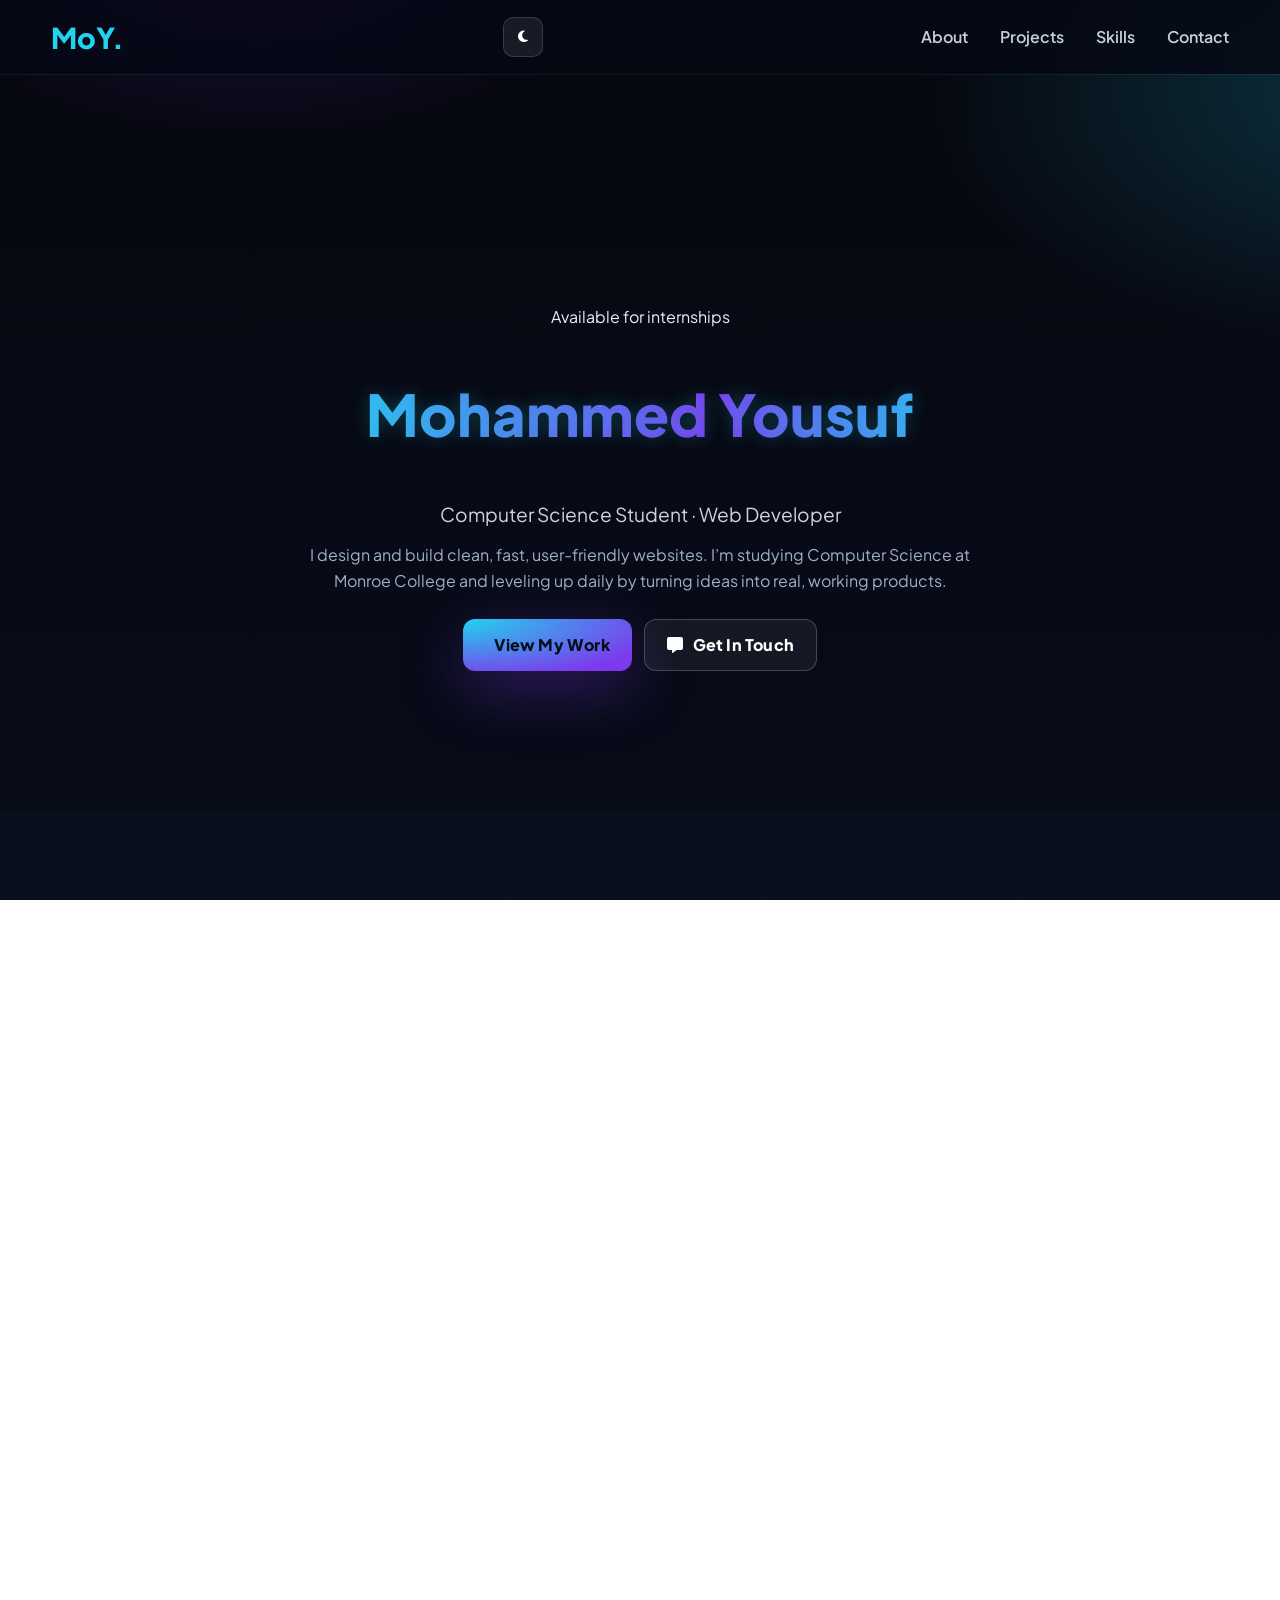
==== Digi portfolio/index.html @ 43d4abce "Add files via upload" ====
<!DOCTYPE html>
<html lang="en" data-theme="dark">
  <head>
    <meta charset="UTF-8" />
    <meta name="viewport" content="width=device-width, initial-scale=1" />
    <meta name="theme-color" content="#0b1020" />
    <title>Mohammed Yousuf – Web Developer</title>

    <!-- Fonts & Icons -->
    <link
      href="https://fonts.googleapis.com/css2?family=Plus+Jakarta+Sans:wght@400;600;700;800&display=swap"
      rel="stylesheet"
    />
    <link
      href="https://cdnjs.cloudflare.com/ajax/libs/font-awesome/6.5.0/css/all.min.css"
      rel="stylesheet"
    />

    <link rel="stylesheet" href="style.css" />
  </head>
  <body>
    <!-- Navbar -->
    <nav class="navbar" aria-label="Main">
      <div class="nav-container">
        <a class="nav-logo" href="#" aria-label="Home">MoY.</a>

        <div class="nav-right">
          <button class="theme-toggle" aria-label="Toggle theme">
            <i class="fa-solid fa-moon"></i>
          </button>

          <button
            class="hamburger"
            aria-label="Toggle navigation"
            aria-expanded="false"
            aria-controls="main-menu"
          >
            <span class="bar"></span><span class="bar"></span
            ><span class="bar"></span>
          </button>
        </div>

        <div id="main-menu" class="nav-menu">
          <a href="#about" class="nav-link">About</a>
          <a href="#projects" class="nav-link">Projects</a>
          <a href="#skills" class="nav-link">Skills</a>
          <a href="#contact" class="nav-link">Contact</a>
        </div>
      </div>
    </nav>

    <!-- Hero -->
    <header class="hero" role="banner">
      <div class="hero-decor"></div>
      <div class="hero-container">
        <p class="eyebrow">Available for internships</p>
        <h1 class="hero-title">Mohammed Yousuf</h1>
        <p class="hero-subtitle">Computer Science Student · Web Developer</p>
        <p class="hero-description">
          I design and build clean, fast, user-friendly websites. I’m studying
          Computer Science at Monroe College and leveling up daily by turning
          ideas into real, working products.
        </p>
        <div class="hero-buttons">
          <a href="#projects" class="btn btn-primary"
            ><i class="fa-solid fa-rocket-launch"></i> View My Work</a
          >
          <a href="#contact" class="btn btn-ghost"
            ><i class="fa-solid fa-message"></i> Get In Touch</a
          >
        </div>
      </div>
    </header>

    <!-- About -->
    <section id="about" class="about">
      <div class="container">
        <h2 class="section-title">About Me</h2>

        <div class="about-content">
          <div class="about-text card">
            <p>
              Hey! I’m Mohammed, a CS student and aspiring web developer who
              loves bringing ideas to life through code and design.
            </p>
            <p>
              At Monroe College, I’m learning programming fundamentals, building
              web pages, and exploring what makes great user experiences. I take
              on small projects where I can try new tools, solve problems, and
              see ideas come to life.
            </p>
            <p>
              I’m excited to keep learning, collaborate with others, and grow
              into a confident developer.
            </p>

            <div class="about-links">
              <a
                href="Mohammed_Yousuf_Resume_.pdf"
                class="btn btn-outline"
                target="_blank"
                download
              >
                <i class="fas fa-file-arrow-down"></i> Download Resume
              </a>
            </div>
          </div>

          <div class="about-image">
            <div class="avatar ring-glow">
              <!-- Use a square image for best crop -->
              <img
                src="my pic.jpg"
                alt="Portrait of Mohammed Yousuf"
                loading="lazy"
              />
            </div>
          </div>
        </div>
      </div>
    </section>

    <!-- Skills -->
    <section id="skills" class="skills">
      <div class="container">
        <h2 class="section-title">Skills &amp; Expertise</h2>

        <div class="skills-grid">
          <div class="skill-category card">
            <h3><i class="fa-solid fa-code"></i> Frontend Development</h3>
            <div class="skill-list">
              <span class="chip">HTML5</span>
              <span class="chip">CSS3</span>
              <span class="chip">JavaScript</span>
            </div>
          </div>

          <div class="skill-category card">
            <h3><i class="fa-solid fa-cubes"></i> Currently Learning</h3>
            <div class="skill-list">
              <span class="chip">React (Basics)</span>
              <span class="chip">Node &amp; Express</span>
              <span class="chip">MySQL</span>
              <span class="chip">Figma</span>
            </div>
          </div>

          <div class="skill-category card">
            <h3><i class="fa-solid fa-wrench"></i> Tools</h3>
            <div class="skill-list">
              <span class="chip">Git</span>
              <span class="chip">VS Code</span>
              <span class="chip">Chrome DevTools</span>
            </div>
          </div>
        </div>
      </div>
    </section>

    <!-- Projects -->
    <section id="projects" class="projects">
      <div class="container">
        <h2 class="section-title">Featured Projects</h2>

        <div class="projects-grid">
          <!-- Card 1 -->
          <article class="project-card card">
            <div class="project-image">
              <!-- Swap for screenshot when ready -->
              <!-- <img src="images/todo-thumb.jpg" alt="To-Do App preview" loading="lazy" /> -->
              <i class="fas fa-laptop-code" aria-hidden="true"></i>
            </div>
            <div class="project-info">
              <h3>Upcoming Project: To-Do List App</h3>
              <p>
                A simple web app to add, edit, and delete tasks, with a
                “completed” filter to stay organized.
              </p>
              <div class="project-tech">
                <span class="chip">HTML</span><span class="chip">CSS</span
                ><span class="chip">JavaScript</span>
              </div>
              <div class="project-links">
                <a href="#"
                  ><i class="fas fa-arrow-up-right-from-square"></i> Live
                  Demo</a
                >
                <a href="#"><i class="fab fa-github"></i> GitHub</a>
              </div>
            </div>
          </article>

          <!-- Card 2 -->
          <article class="project-card card">
            <div class="project-image">
              <i class="fas fa-mobile-alt" aria-hidden="true"></i>
            </div>
            <div class="project-info">
              <h3>Fitness App</h3>
              <p>
                Track workouts, nutrition, and progress with personalized
                recommendations.
              </p>
              <div class="project-tech">
                <span class="chip">React Native</span
                ><span class="chip">Firebase</span
                ><span class="chip">Redux</span>
              </div>
              <div class="project-links">
                <a href="#"
                  ><i class="fas fa-arrow-up-right-from-square"></i> Live
                  Demo</a
                >
                <a href="#"><i class="fab fa-github"></i> GitHub</a>
              </div>
            </div>
          </article>

          <!-- Card 3 -->
          <article class="project-card card">
            <div class="project-image">
              <i class="fas fa-chart-line" aria-hidden="true"></i>
            </div>
            <div class="project-info">
              <h3>Upcoming Project: Analytics Dashboard</h3>
              <p>
                Visualizing data with interactive charts and reports focused on
                clarity and speed.
              </p>
              <div class="project-tech">
                <span class="chip">Vue</span><span class="chip">D3.js</span
                ><span class="chip">Express</span>
              </div>
              <div class="project-links">
                <a href="#"
                  ><i class="fas fa-arrow-up-right-from-square"></i> Live
                  Demo</a
                >
                <a href="#"><i class="fab fa-github"></i> GitHub</a>
              </div>
            </div>
          </article>
        </div>
      </div>
    </section>

    <!-- Contact -->
    <section id="contact" class="contact">
      <div class="container">
        <h2 class="section-title">Get In Touch</h2>

        <div class="contact-content">
          <div class="contact-info card">
            <p>
              Reach out if you’re looking for a developer, have a question, or
              just want to connect.
            </p>

            <div class="contact-details">
              <div class="contact-item">
                <i class="fas fa-envelope"></i
                ><span>yousufcodes7@gmail.com</span>
              </div>
              <div class="contact-item">
                <i class="fas fa-map-marker-alt"></i><span>New York, USA</span>
              </div>
            </div>

            <div class="social-links">
              <a href="#" aria-label="GitHub"><i class="fab fa-github"></i></a>
              <a href="#" aria-label="LinkedIn"
                ><i class="fab fa-linkedin"></i
              ></a>
              <a href="#" aria-label="Twitter"
                ><i class="fab fa-twitter"></i
              ></a>
              <a href="#" aria-label="CodePen"
                ><i class="fab fa-codepen"></i
              ></a>
            </div>
          </div>

          <!-- Working email form (Formspree) -->
          <form
            class="contact-form card"
            action="https://formspree.io/f/mjkenbaz"
            method="POST"
            id="contactForm"
          >
            <div class="form-group">
              <label for="name">Name</label>
              <input id="name" name="name" type="text" required />
            </div>

            <div class="form-group">
              <label for="email">Email</label>
              <input id="email" name="email" type="email" required />
            </div>

            <div class="form-group">
              <label for="message">Message</label>
              <textarea
                id="message"
                name="message"
                rows="5"
                required
              ></textarea>
            </div>

            <input type="text" name="_gotcha" style="display: none" />
            <input
              type="hidden"
              name="_subject"
              value="New message from portfolio"
            />

            <button type="submit" class="btn btn-primary">Send Message</button>
            <p id="formStatus" class="form-status" aria-live="polite"></p>
          </form>
        </div>
      </div>
    </section>

    <!-- Footer -->
    <footer class="footer">
      <div class="container">
        <p>
          &copy; <span id="year"></span> Mohammed Yousuf. All rights reserved.
        </p>
      </div>
    </footer>

    <script>
      // Current year
      document.getElementById("year").textContent = new Date().getFullYear();

      // Theme toggle (persists)
      const toggle = document.querySelector(".theme-toggle");
      const root = document.documentElement;
      const saved = localStorage.getItem("theme");
      if (saved) root.setAttribute("data-theme", saved);

      const setIcon = () => {
        const mode = root.getAttribute("data-theme") || "dark";
        toggle.innerHTML =
          mode === "light"
            ? '<i class="fa-solid fa-sun"></i>'
            : '<i class="fa-solid fa-moon"></i>';
      };
      setIcon();

      toggle.addEventListener("click", () => {
        const next =
          root.getAttribute("data-theme") === "light" ? "dark" : "light";
        root.setAttribute("data-theme", next);
        localStorage.setItem("theme", next);
        setIcon();
      });

      // Mobile menu
      const hamburger = document.querySelector(".hamburger");
      const navMenu = document.querySelector(".nav-menu");
      hamburger.addEventListener("click", () => {
        const open = hamburger.classList.toggle("active");
        navMenu.classList.toggle("active");
        hamburger.setAttribute("aria-expanded", open ? "true" : "false");
      });
      document.querySelectorAll(".nav-link").forEach((link) =>
        link.addEventListener("click", () => {
          hamburger.classList.remove("active");
          navMenu.classList.remove("active");
          hamburger.setAttribute("aria-expanded", "false");
        })
      );

      // Smooth scrolling
      document.querySelectorAll('a[href^="#"]').forEach((a) => {
        a.addEventListener("click", (e) => {
          const id = a.getAttribute("href");
          if (id.length > 1) {
            e.preventDefault();
            document.querySelector(id)?.scrollIntoView({ behavior: "smooth" });
          }
        });
      });

      // Formspree submit (inline success/error)
      const form = document.getElementById("contactForm");
      const statusEl = document.getElementById("formStatus");
      form.addEventListener("submit", async (e) => {
        e.preventDefault();
        statusEl.textContent = "Sending...";
        try {
          const res = await fetch(form.action, {
            method: "POST",
            body: new FormData(form),
            headers: { Accept: "application/json" },
          });
          if (res.ok) {
            form.reset();
            statusEl.textContent = "Thanks! Your message was sent.";
          } else {
            const data = await res.json();
            statusEl.textContent =
              (data.errors || []).map((x) => x.message).join(" ") ||
              "Something went wrong.";
          }
        } catch {
          statusEl.textContent = "Network error. Try again.";
        }
      });
    </script>
  </body>
</html>
---- Digi portfolio/style.css ----
/* =========================
   Design tokens (Midnight Neon)
   ========================= */
:root {
  --bg:#05060d;
  --bg-soft:#0a0f1e;
  --text:#e8f1ff;
  --muted:#9fb0c7;

  --brand:#22d3ee;
  --brand-2:#7c3aed;
  --brand-3:#06b6d4;

  --card-bg:rgba(255,255,255,.04);
  --card-border:rgba(255,255,255,.10);

  --radius-lg:16px;
  --radius-md:12px;

  --shadow-lg:0 24px 80px rgba(0,0,0,.45);
  --shadow-sm:0 12px 40px rgba(0,0,0,.25);

  --outline:0 0 0 3px rgba(34,211,238,.4);
}

:root[data-theme="light"] {
  --bg:#ffffff;
  --bg-soft:#f7f9fc;
  --text:#0f172a;
  --muted:#475569;
  --card-bg:#ffffff;
  --card-border:rgba(15,23,42,.08);
}

/* =========================
   Base
   ========================= */
* { box-sizing: border-box; }
html, body { height: 100%; overflow-x: hidden; }
:target { scroll-margin-top: 84px; }

body {
  margin: 0;
  font-family: 'Plus Jakarta Sans', system-ui, -apple-system, Segoe UI, Roboto, Arial, sans-serif;
  line-height: 1.6;
  color: var(--text);
  background: linear-gradient(180deg, var(--bg) 0%, var(--bg-soft) 100%);
}

img { max-width: 100%; height: auto; display: block; }
.container { width: 92%; max-width: 1200px; margin: 0 auto; }
section { padding: 90px 0; }

.section-title {
  font-size: clamp(1.8rem, 1.2rem + 2.2vw, 2.6rem);
  text-align: center;
  margin-bottom: 2.2rem;
  color: var(--text);
  position: relative;
}
.section-title::after {
  content: "";
  position: absolute;
  bottom: -10px; left: 50%; transform: translateX(-50%);
  width: 80px; height: 4px;
  background: linear-gradient(90deg, var(--brand), var(--brand-2), var(--brand-3));
  box-shadow: 0 0 16px rgba(124,58,237,.35);
  border-radius: 2px;
}

/* =========================
   Navbar
   ========================= */
.navbar {
  position: fixed; top: 0; left: 0; right: 0; z-index: 1000;
  background: rgba(5,8,20,.8);
  backdrop-filter: blur(12px);
  box-shadow: 0 1px 0 rgba(255,255,255,.06);
}
.nav-container {
  display: flex; align-items: center; justify-content: space-between;
  width: 92%; max-width: 1200px; margin: 0 auto; padding: 14px 0;
}
.nav-logo { font-size: 1.8rem; font-weight: 800; color: var(--brand); text-decoration: none; }
.nav-menu { display: flex; gap: 2rem; }
.nav-link { color: var(--text); opacity: .85; text-decoration: none; font-weight: 600; transition: color .2s ease; }
.nav-link:hover { opacity: 1; color: var(--brand); }

.hamburger { display: none; background: none; border: 0; cursor: pointer; }
.hamburger .bar { display: block; width: 25px; height: 3px; background: var(--text); margin: 4px 0; transition: .25s; }
.hamburger.active .bar:nth-child(1){ transform: translateY(7px) rotate(45deg); }
.hamburger.active .bar:nth-child(2){ opacity: 0; }
.hamburger.active .bar:nth-child(3){ transform: translateY(-7px) rotate(-45deg); }

.theme-toggle{
  display:inline-grid; place-items:center;
  width:40px; height:40px;
  border-radius: 10px;
  background: rgba(255,255,255,.08);
  color:#fff; border: 1px solid rgba(255,255,255,.14);
  cursor:pointer;
  transition: transform .15s ease, background .2s ease;
}
.theme-toggle:hover{ transform: translateY(-2px); background: rgba(255,255,255,.14); }

/* =========================
   Hero
   ========================= */
.hero {
  position: relative;
  min-height: 90vh;
  display: grid;
  place-items: center;
  text-align: center;
  padding: 140px 0 90px;
  background-image:
    radial-gradient(900px 500px at 20% -10%, rgba(124,58,237,.25), transparent 45%),
    radial-gradient(900px 500px at 110% 10%, rgba(34,211,238,.22), transparent 55%),
    linear-gradient(180deg, rgba(6,8,20,.0) 0%, rgba(6,8,20,.3) 70%, rgba(6,8,20,.6) 100%),
    url("images/background-portfolio.jpg");
  background-size: cover, cover, cover;
  background-position: center 20%, center 20%;
  background-repeat: no-repeat;
  isolation: isolate;
}
.hero-title {
  font-size: clamp(2.2rem, 1.6rem + 3.2vw, 3.6rem);
  font-weight: 800;
  background: linear-gradient(90deg, var(--brand) 0%, var(--brand-2) 60%, var(--brand) 100%);
  -webkit-background-clip: text; background-clip: text; color: transparent;
  text-shadow: 0 0 18px rgba(34,211,238,.25);
}
.hero-subtitle { color: #cbd5e1; font-size: 1.2rem; margin-bottom: .8rem; }
.hero-description { color: var(--muted); max-width: 700px; margin: 0 auto 1.6rem; }

.hero-buttons { display: flex; flex-wrap: wrap; gap: 12px; justify-content: center; }

.btn {
  display: inline-flex; align-items: center; gap: .6rem;
  padding: 12px 22px; border-radius: 12px; font-weight: 800; letter-spacing: .2px;
  text-decoration: none; cursor: pointer;
  transition: transform .15s ease, box-shadow .2s ease, background .2s ease;
}
.btn-primary {
  background: radial-gradient(120% 120% at 0% 0%, var(--brand) 0%, var(--brand-2) 100%);
  color:#021019; text-shadow:none; box-shadow: 0 18px 60px rgba(124,58,237,.35);
}
.btn-primary:hover { transform: translateY(-3px) scale(1.01); }
.btn-ghost {
  background: rgba(255,255,255,.06);
  border: 1px solid rgba(255,255,255,.2);
  color: #fff;
}
.btn-ghost:hover { background: rgba(255,255,255,.14); transform: translateY(-3px); }

/* =========================
   About
   ========================= */
.about-content { display: grid; grid-template-columns: 1.2fr .8fr; gap: 2.6rem; align-items: center; }
.card {
  background: var(--card-bg);
  border: 1px solid var(--card-border);
  border-radius: var(--radius-lg);
  box-shadow: var(--shadow-sm);
  padding: 1.6rem;
  transition: transform .2s ease, box-shadow .2s ease;
}
.card:hover { transform: translateY(-4px); }

.about-text p { margin-bottom: 1.1rem; color: var(--muted); font-size: 1.05rem; }
.about-links { margin-top: 1rem; }

.about-image { display: flex; justify-content: center; }
.avatar {
  width: 220px; height: 220px; border-radius: 50%; overflow: hidden;
  box-shadow: 0 14px 40px rgba(110,168,255,.28);
  transition: transform .25s ease;
}
.avatar:hover { transform: translateY(-3px); }
.avatar img { width: 100%; height: 100%; object-fit: cover; }

/* =========================
   Skills
   ========================= */
.skills-grid { display: grid; grid-template-columns: repeat(auto-fit, minmax(260px, 1fr)); gap: 1.6rem; }
.skill-category h3 { margin: 0 0 1rem; color: var(--text); }
.skill-list { display: flex; flex-wrap: wrap; gap: .6rem; }
.chip {
  background: rgba(255,255,255,.08);
  color: #fff;
  border: 1px solid rgba(255,255,255,.14);
  padding: .45rem .75rem;
  border-radius: 999px;
  font-weight: 700;
  font-size: .9rem;
}

/* =========================
   Projects
   ========================= */
.projects-grid { display: grid; grid-template-columns: repeat(auto-fit, minmax(300px, 1fr)); gap: 1.6rem; }
.project-image {
  aspect-ratio: 16/9; width: 100%;
  background: linear-gradient(135deg, rgba(34,211,238,.28), rgba(124,58,237,.28));
  display: grid; place-items: center; color: #fff; font-size: 3rem;
  border-bottom: 1px solid rgba(255,255,255,.08);
}
.project-image img { width: 100%; height: 100%; object-fit: cover; transition: transform .6s ease; }
.project-card:hover .project-image img { transform: scale(1.05); }

.project-info { padding: 1.2rem 1.4rem 1.6rem; }
.project-info h3 { margin: 0 0 .5rem; color: var(--text); }
.project-info p { margin: 0 0 1rem; color: var(--muted); }
.project-tech { display: flex; flex-wrap: wrap; gap: .5rem; margin-bottom: 1rem; }
.project-links { display: flex; gap: 1rem; }
.project-links a { color: var(--brand-3); font-weight: 800; text-decoration: none; }
.project-links a:hover { text-decoration: underline; }

/* =========================
   Contact
   ========================= */
.contact-content { display: grid; grid-template-columns: 1fr 1fr; gap: 1.6rem; }
.contact-info p { color: var(--muted); margin-bottom: 1.2rem; font-size: 1.05rem; }
.contact-item { display: flex; gap: .8rem; align-items: center; margin: .5rem 0; }
.contact-item i { color: var(--brand); width: 20px; text-align: center; }

.social-links { display: flex; gap: .8rem; }
.social-links a {
  width: 42px; height: 42px; display: grid; place-items: center;
  background: rgba(255,255,255,.08); color:#fff;
  border: 1px solid rgba(255,255,255,.14);
  border-radius: 12px; transition: transform .15s ease, background .2s ease;
}
.social-links a:hover { background: linear-gradient(90deg,var(--brand),var(--brand-2)); transform: translateY(-2px); }

.contact-form .form-group { margin-bottom: 1.1rem; }
.form-group label { display: block; margin-bottom: .45rem; color: var(--text); font-weight: 700; }
.form-group input, .form-group textarea {
  width: 100%; padding: .9rem .95rem;
  border: 1px solid rgba(255,255,255,.14);
  border-radius: 12px;
  color: var(--text); background: rgba(255,255,255,.06);
}
.form-group input:focus, .form-group textarea:focus {
  outline: none; box-shadow: var(--outline); border-color: transparent;
}
.form-status { margin-top: 10px; min-height: 1.2em; color: var(--brand); }

/* =========================
   Footer
   ========================= */
.footer { text-align: center; padding: 28px 0; color: #a5b2c8; border-top: 1px solid rgba(255,255,255,.08); }

/* =========================
   Responsive
   ========================= */
@media (max-width: 900px) {
  .about-content { grid-template-columns: 1fr; gap: 1.6rem; }
  .avatar { width: 180px; height: 180px; }
}
@media (max-width: 768px) {
  section { padding: 70px 0; }
  .hamburger { display: inline-block; }
  .nav-menu {
    position: fixed; top: 64px; left: -100%; right: 0;
    background: var(--bg-soft);
    display: flex; flex-direction: column; gap: 14px;
    padding: 16px 20px; box-shadow: 0 14px 28px rgba(0,0,0,.45);
    transition: left .25s ease;
  }
  .nav-menu.active { left: 0; }
  .hero { min-height: 78vh; padding: 120px 16px 60px; background-position: center 18%, center 18%; }
  .btn { width: 100%; }
  .skills-grid, .projects-grid, .contact-content { grid-template-columns: 1fr; }
  .avatar { width: 160px; height: 160px; }
}
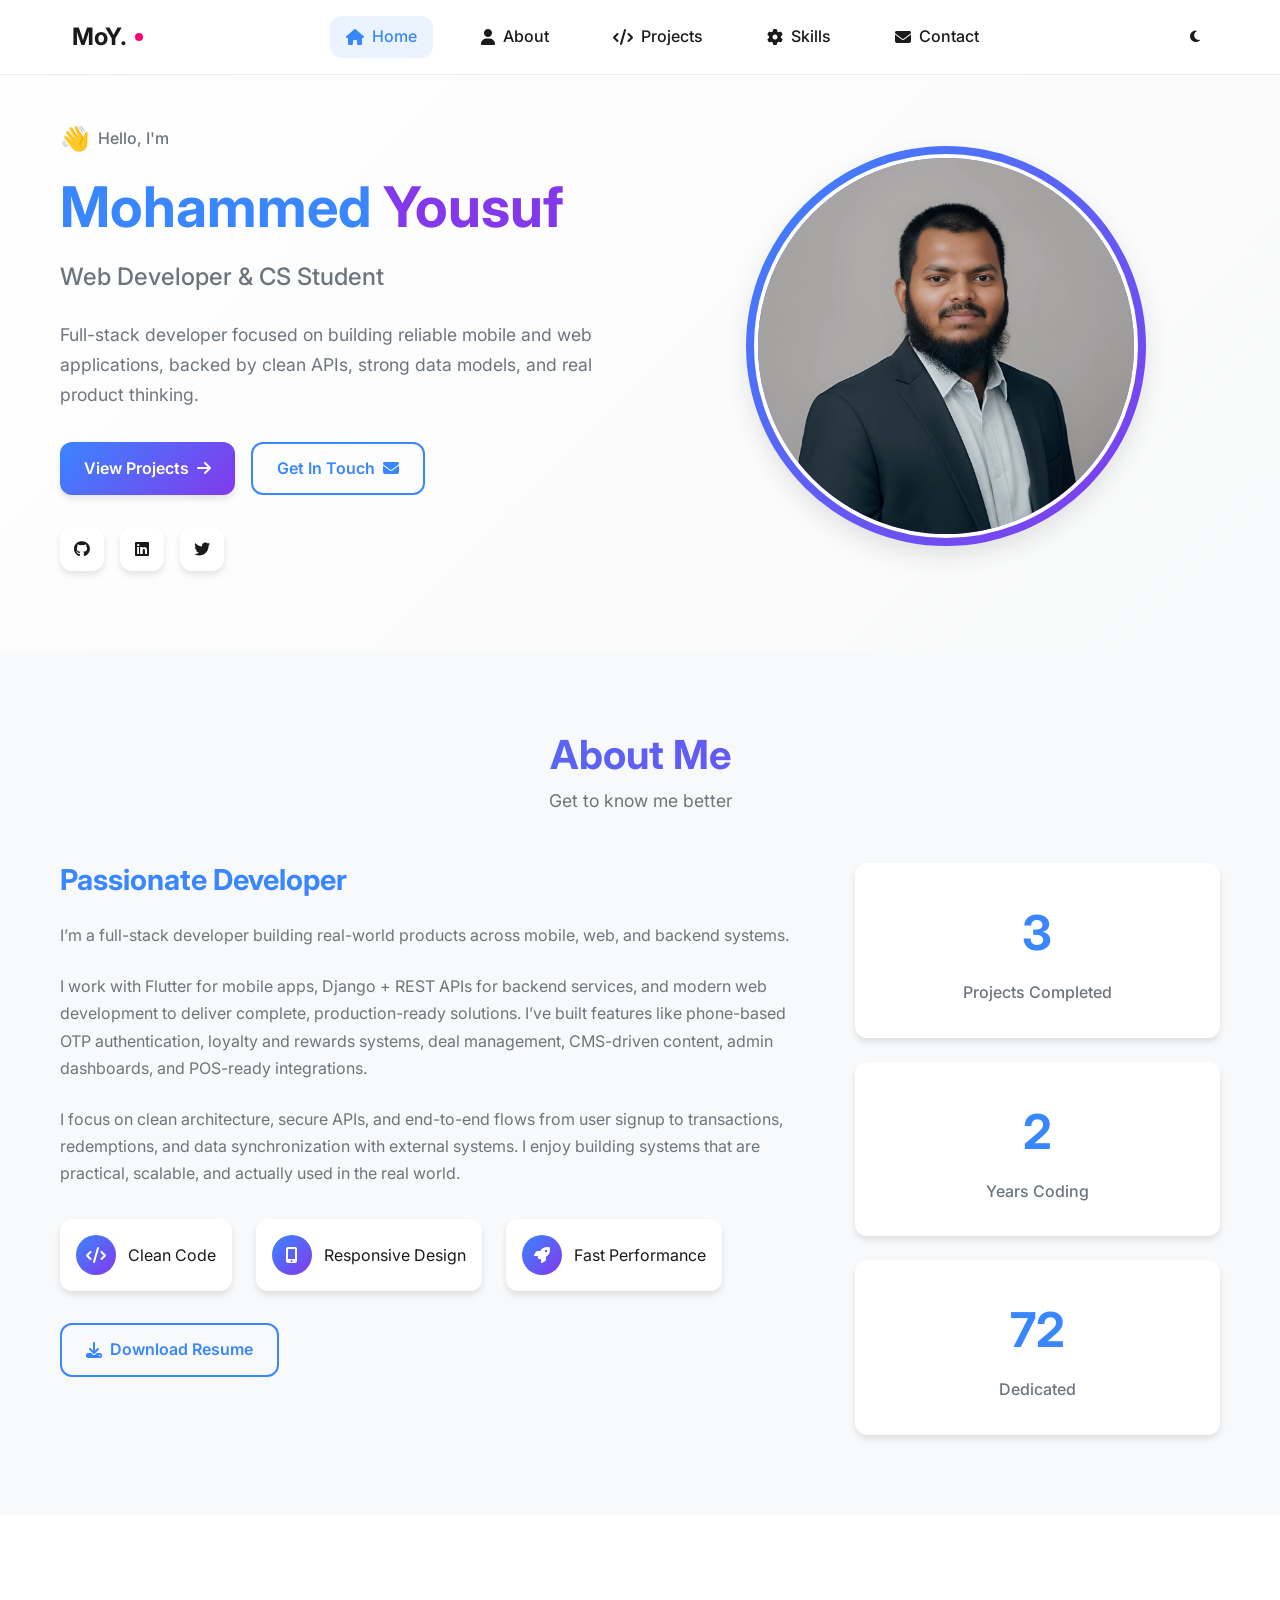
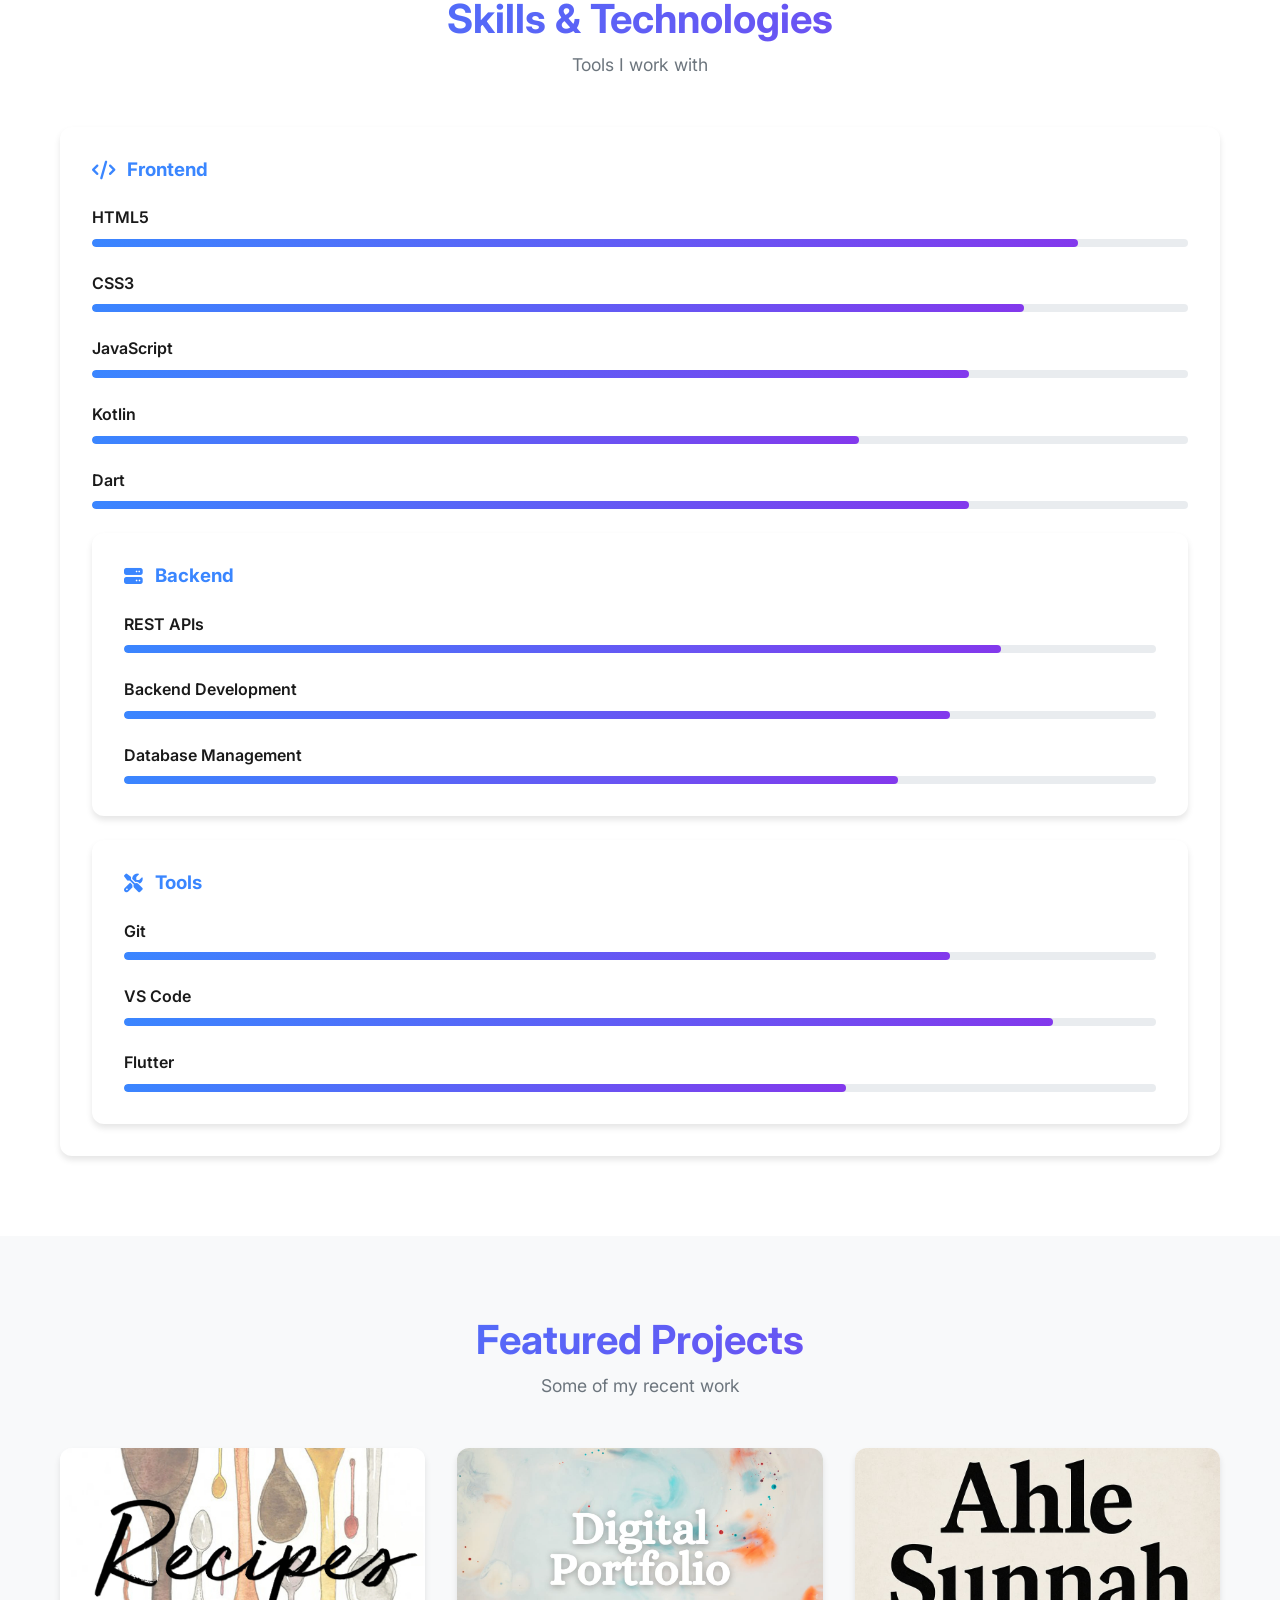
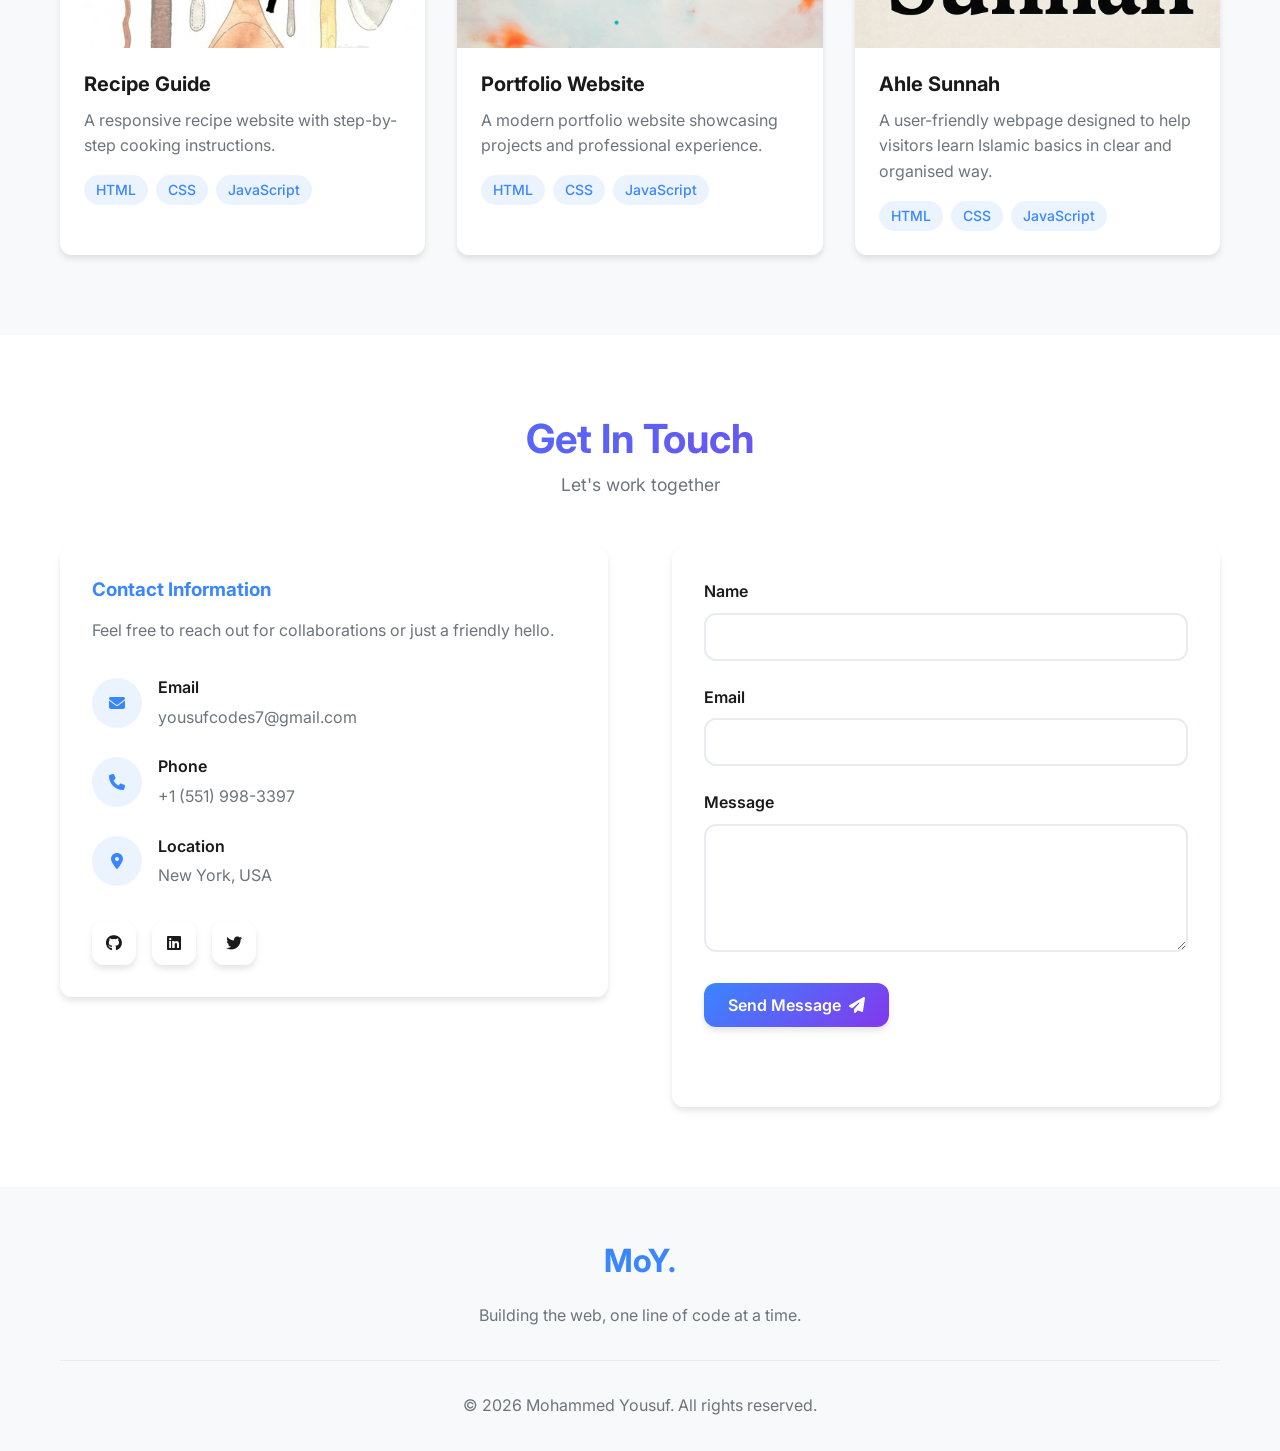
==== commit a060b310: "Add files via upload" ====
--- a/Digi portfolio/index.html
+++ b/Digi portfolio/index.html
@@ -1,322 +1,578 @@
 <!DOCTYPE html>
-<html lang="en" data-theme="dark">
+<html lang="en">
   <head>
     <meta charset="UTF-8" />
-    <meta name="viewport" content="width=device-width, initial-scale=1" />
-    <meta name="theme-color" content="#0b1020" />
-    <title>Mohammed Yousuf – Web Developer</title>
-
-    <!-- Fonts & Icons -->
+    <meta name="viewport" content="width=device-width, initial-scale=1.0" />
+    <title>Yousuf Mohammed - Web Developer</title>
     <link
-      href="https://fonts.googleapis.com/css2?family=Plus+Jakarta+Sans:wght@400;600;700;800&display=swap"
+      href="https://fonts.googleapis.com/css2?family=Inter:wght@300;400;500;600;700&display=swap"
       rel="stylesheet"
     />
     <link
       href="https://cdnjs.cloudflare.com/ajax/libs/font-awesome/6.5.0/css/all.min.css"
       rel="stylesheet"
     />
-
     <link rel="stylesheet" href="style.css" />
   </head>
   <body>
-    <!-- Navbar -->
-    <nav class="navbar" aria-label="Main">
+    <!-- Navigation -->
+    <nav class="navbar">
       <div class="nav-container">
-        <a class="nav-logo" href="#" aria-label="Home">MoY.</a>
-
-        <div class="nav-right">
-          <button class="theme-toggle" aria-label="Toggle theme">
-            <i class="fa-solid fa-moon"></i>
+        <div class="nav-logo">
+          <span class="logo-text">MoY.</span>
+          <div class="logo-dot"></div>
+        </div>
+        <div class="nav-menu">
+          <a href="#home" class="nav-link">
+            <i class="fas fa-home"></i>
+            <span class="nav-text">Home</span>
+          </a>
+          <a href="#about" class="nav-link">
+            <i class="fas fa-user"></i>
+            <span class="nav-text">About</span>
+          </a>
+          <a href="#projects" class="nav-link">
+            <i class="fas fa-code"></i>
+            <span class="nav-text">Projects</span>
+          </a>
+          <a href="#skills" class="nav-link">
+            <i class="fas fa-cog"></i>
+            <span class="nav-text">Skills</span>
+          </a>
+          <a href="#contact" class="nav-link">
+            <i class="fas fa-envelope"></i>
+            <span class="nav-text">Contact</span>
+          </a>
+        </div>
+        <div class="nav-actions">
+          <button class="theme-toggle" id="themeToggle">
+            <i class="fas fa-moon"></i>
           </button>
-
-          <button
-            class="hamburger"
-            aria-label="Toggle navigation"
-            aria-expanded="false"
-            aria-controls="main-menu"
-          >
-            <span class="bar"></span><span class="bar"></span
-            ><span class="bar"></span>
+          <button class="menu-toggle" id="menuToggle">
+            <span></span>
+            <span></span>
+            <span></span>
           </button>
-        </div>
-
-        <div id="main-menu" class="nav-menu">
-          <a href="#about" class="nav-link">About</a>
-          <a href="#projects" class="nav-link">Projects</a>
-          <a href="#skills" class="nav-link">Skills</a>
-          <a href="#contact" class="nav-link">Contact</a>
         </div>
       </div>
     </nav>
 
-    <!-- Hero -->
-    <header class="hero" role="banner">
-      <div class="hero-decor"></div>
-      <div class="hero-container">
-        <p class="eyebrow">Available for internships</p>
-        <h1 class="hero-title">Mohammed Yousuf</h1>
-        <p class="hero-subtitle">Computer Science Student · Web Developer</p>
-        <p class="hero-description">
-          I design and build clean, fast, user-friendly websites. I’m studying
-          Computer Science at Monroe College and leveling up daily by turning
-          ideas into real, working products.
-        </p>
-        <div class="hero-buttons">
-          <a href="#projects" class="btn btn-primary"
-            ><i class="fa-solid fa-rocket-launch"></i> View My Work</a
-          >
-          <a href="#contact" class="btn btn-ghost"
-            ><i class="fa-solid fa-message"></i> Get In Touch</a
-          >
+    <!-- Mobile Bottom Nav -->
+    <div class="mobile-nav">
+      <a href="#home" class="mobile-nav-item active">
+        <i class="fas fa-home"></i>
+        <span>Home</span>
+      </a>
+      <a href="#about" class="mobile-nav-item">
+        <i class="fas fa-user"></i>
+        <span>About</span>
+      </a>
+      <a href="#projects" class="mobile-nav-item">
+        <i class="fas fa-code"></i>
+        <span>Projects</span>
+      </a>
+      <a href="#contact" class="mobile-nav-item">
+        <i class="fas fa-envelope"></i>
+        <span>Contact</span>
+      </a>
+    </div>
+
+    <!-- Hero Section -->
+    <section id="home" class="hero">
+      <div class="container">
+        <div class="hero-content">
+          <div class="hero-text">
+            <div class="greeting">
+              <span class="wave">👋</span>
+              <span>Hello, I'm</span>
+            </div>
+            <h1 class="hero-title">
+              <span class="name-primary">Mohammed</span>
+              <span class="name-secondary">Yousuf</span>
+            </h1>
+            <p class="hero-subtitle">Web Developer & CS Student</p>
+            <p class="hero-description">
+              Full-stack developer focused on building reliable mobile and web
+              applications, backed by clean APIs, strong data models, and real
+              product thinking.
+            </p>
+            <div class="hero-buttons">
+              <a href="#projects" class="btn btn-primary">
+                <span>View Projects</span>
+                <i class="fas fa-arrow-right"></i>
+              </a>
+              <a href="#contact" class="btn btn-secondary">
+                <span>Get In Touch</span>
+                <i class="fas fa-envelope"></i>
+              </a>
+            </div>
+            <div class="social-links">
+              <a
+                href="https://github.com/Myousufcodes"
+                class="social-link"
+                target="_blank"
+              >
+                <i class="fab fa-github"></i>
+              </a>
+              <a
+                href="https://www.linkedin.com/in/yousuf-mohammed-a06436345?utm_source=share&utm_campaign=share_via&utm_content=profile&utm_medium=android_app"
+                class="social-link"
+                target="_blank"
+              >
+                <i class="fab fa-linkedin"></i>
+              </a>
+              <a
+                href="https://twitter.com/yousufcodes"
+                class="social-link"
+                target="_blank"
+              >
+                <i class="fab fa-twitter"></i>
+              </a>
+            </div>
+          </div>
+          <div class="hero-image">
+            <div class="image-container">
+              <img
+                src="my pic.jpg"
+                alt="Mohammed Yousuf"
+                class="profile-image"
+              />
+            </div>
+          </div>
         </div>
       </div>
-    </header>
-
-    <!-- About -->
+    </section>
+
+    <!-- About Section -->
     <section id="about" class="about">
       <div class="container">
-        <h2 class="section-title">About Me</h2>
-
+        <div class="section-header">
+          <h2 class="section-title">About Me</h2>
+          <p class="section-subtitle">Get to know me better</p>
+        </div>
         <div class="about-content">
-          <div class="about-text card">
+          <div class="about-text">
+            <h3>Passionate Developer</h3>
             <p>
-              Hey! I’m Mohammed, a CS student and aspiring web developer who
-              loves bringing ideas to life through code and design.
+              I’m a full-stack developer building real-world products across
+              mobile, web, and backend systems.
             </p>
             <p>
-              At Monroe College, I’m learning programming fundamentals, building
-              web pages, and exploring what makes great user experiences. I take
-              on small projects where I can try new tools, solve problems, and
-              see ideas come to life.
+              I work with Flutter for mobile apps, Django + REST APIs for
+              backend services, and modern web development to deliver complete,
+              production-ready solutions. I’ve built features like phone-based
+              OTP authentication, loyalty and rewards systems, deal management,
+              CMS-driven content, admin dashboards, and POS-ready integrations.
             </p>
             <p>
-              I’m excited to keep learning, collaborate with others, and grow
-              into a confident developer.
+              I focus on clean architecture, secure APIs, and end-to-end flows
+              from user signup to transactions, redemptions, and data
+              synchronization with external systems. I enjoy building systems
+              that are practical, scalable, and actually used in the real world.
             </p>
-
-            <div class="about-links">
-              <a
-                href="Mohammed_Yousuf_Resume_.pdf"
-                class="btn btn-outline"
-                target="_blank"
-                download
-              >
-                <i class="fas fa-file-arrow-down"></i> Download Resume
-              </a>
-            </div>
-          </div>
-
-          <div class="about-image">
-            <div class="avatar ring-glow">
-              <!-- Use a square image for best crop -->
-              <img
-                src="my pic.jpg"
-                alt="Portrait of Mohammed Yousuf"
-                loading="lazy"
-              />
+            <div class="about-features">
+              <div class="feature">
+                <div class="feature-icon">
+                  <i class="fas fa-code"></i>
+                </div>
+                <span>Clean Code</span>
+              </div>
+              <div class="feature">
+                <div class="feature-icon">
+                  <i class="fas fa-mobile-alt"></i>
+                </div>
+                <span>Responsive Design</span>
+              </div>
+              <div class="feature">
+                <div class="feature-icon">
+                  <i class="fas fa-rocket"></i>
+                </div>
+                <span>Fast Performance</span>
+              </div>
+            </div>
+            <a
+              href="Yousuf Mohammed  Resume (1).pdf"
+              class="btn btn-outline"
+              download
+            >
+              <i class="fas fa-download"></i>
+              Download Resume
+            </a>
+          </div>
+          <div class="about-stats">
+            <div class="stat-card">
+              <div class="stat-number" data-count="5">0</div>
+              <div class="stat-label">Projects Completed</div>
+            </div>
+            <div class="stat-card">
+              <div class="stat-number" data-count="3">0</div>
+              <div class="stat-label">Years Coding</div>
+            </div>
+            <div class="stat-card">
+              <div class="stat-number" data-count="100"></div>
+              <div class="stat-label">Dedicated</div>
             </div>
           </div>
         </div>
       </div>
     </section>
 
-    <!-- Skills -->
+    <!-- Skills Section -->
     <section id="skills" class="skills">
       <div class="container">
-        <h2 class="section-title">Skills &amp; Expertise</h2>
-
+        <div class="section-header">
+          <h2 class="section-title">Skills & Technologies</h2>
+          <p class="section-subtitle">Tools I work with</p>
+        </div>
         <div class="skills-grid">
-          <div class="skill-category card">
-            <h3><i class="fa-solid fa-code"></i> Frontend Development</h3>
-            <div class="skill-list">
-              <span class="chip">HTML5</span>
-              <span class="chip">CSS3</span>
-              <span class="chip">JavaScript</span>
-            </div>
-          </div>
-
-          <div class="skill-category card">
-            <h3><i class="fa-solid fa-cubes"></i> Currently Learning</h3>
-            <div class="skill-list">
-              <span class="chip">React (Basics)</span>
-              <span class="chip">Node &amp; Express</span>
-              <span class="chip">MySQL</span>
-              <span class="chip">Figma</span>
-            </div>
-          </div>
-
-          <div class="skill-category card">
-            <h3><i class="fa-solid fa-wrench"></i> Tools</h3>
-            <div class="skill-list">
-              <span class="chip">Git</span>
-              <span class="chip">VS Code</span>
-              <span class="chip">Chrome DevTools</span>
+          <div class="skill-category">
+            <h3 class="skill-category-title">
+              <i class="fas fa-code"></i>
+              Frontend
+            </h3>
+            <div class="skill-items">
+              <div class="skill-item">
+                <span class="skill-name">HTML5</span>
+                <div class="skill-level">
+                  <div class="skill-bar" data-level="90"></div>
+                </div>
+              </div>
+              <div class="skill-item">
+                <span class="skill-name">CSS3</span>
+                <div class="skill-level">
+                  <div class="skill-bar" data-level="85"></div>
+                </div>
+              </div>
+              <div class="skill-item">
+                <span class="skill-name">JavaScript</span>
+                <div class="skill-level">
+                  <div class="skill-bar" data-level="80"></div>
+                </div>
+              </div>
+          
+              <div class="skill-item">
+                <span class="skill-name">Kotlin</span>
+                <div class="skill-level">
+                  <div class="skill-bar" data-level="70"></div>
+                </div>
+              </div>
+              <div class="skill-item">
+                <span class="skill-name">Dart</span>
+                <div class="skill-level">
+                  <div class="skill-bar" data-level="80"></div>
+                </div>
+          </div>
+
+          <div class="skill-category">
+            <h3 class="skill-category-title">
+              <i class="fas fa-server"></i>
+              Backend
+            </h3>
+            <div class="skill-items">
+              <div class="skill-item">
+                <span class="skill-name">REST APIs</span>
+                <div class="skill-level">
+                  <div class="skill-bar" data-level="85"></div>
+                </div>
+              </div>
+              <div class="skill-item">
+                <span class="skill-name">Backend Development</span>
+                <div class="skill-level">
+                  <div class="skill-bar" data-level="80"></div>
+                </div>
+              </div>
+              <div class="skill-item">
+                <span class="skill-name">Database Management</span>
+                <div class="skill-level">
+                  <div class="skill-bar" data-level="75"></div>
+                </div>
+              </div>
+            </div>
+          </div>
+
+          <div class="skill-category">
+            <h3 class="skill-category-title">
+              <i class="fas fa-tools"></i>
+              Tools
+            </h3>
+            <div class="skill-items">
+              <div class="skill-item">
+                <span class="skill-name">Git</span>
+                <div class="skill-level">
+                  <div class="skill-bar" data-level="80"></div>
+                </div>
+              </div>
+              <div class="skill-item">
+                <span class="skill-name">VS Code</span>
+                <div class="skill-level">
+                  <div class="skill-bar" data-level="90"></div>
+                </div>
+              </div>
+              <div class="skill-item">
+                <span class="skill-name">Flutter</span>
+                <div class="skill-level">
+                  <div class="skill-bar" data-level="70"></div>
+                </div>
+              </div>
             </div>
           </div>
         </div>
       </div>
     </section>
 
-    <!-- Projects -->
+    <!-- Projects Section -->
     <section id="projects" class="projects">
       <div class="container">
-        <h2 class="section-title">Featured Projects</h2>
-
+        <div class="section-header">
+          <h2 class="section-title">Featured Projects</h2>
+          <p class="section-subtitle">Some of my recent work</p>
+        </div>
         <div class="projects-grid">
-          <!-- Card 1 -->
-          <article class="project-card card">
+          <div class="project-card">
             <div class="project-image">
-              <!-- Swap for screenshot when ready -->
-              <!-- <img src="images/todo-thumb.jpg" alt="To-Do App preview" loading="lazy" /> -->
-              <i class="fas fa-laptop-code" aria-hidden="true"></i>
-            </div>
-            <div class="project-info">
-              <h3>Upcoming Project: To-Do List App</h3>
-              <p>
-                A simple web app to add, edit, and delete tasks, with a
-                “completed” filter to stay organized.
+              <img
+                src="recipie img.webp"
+                alt="Recipe Guide Project"
+                class="project-cover"
+              />
+              <div class="project-overlay">
+                <div class="project-links">
+                  <a
+                    href="https://quickfoodrecipeguide.netlify.app"
+                    class="project-link"
+                    target="_blank"
+                  >
+                    <i class="fas fa-external-link-alt"></i>
+                  </a>
+                  <a
+                    href="https://github.com/Myousufcodes/Quick-food-guide-"
+                    class="project-link"
+                    target="_blank"
+                  >
+                    <i class="fab fa-github"></i>
+                  </a>
+                </div>
+              </div>
+            </div>
+            <div class="project-content">
+              <h3 class="project-title">Recipe Guide</h3>
+              <p class="project-description">
+                A responsive recipe website with step-by-step cooking
+                instructions.
               </p>
               <div class="project-tech">
-                <span class="chip">HTML</span><span class="chip">CSS</span
-                ><span class="chip">JavaScript</span>
-              </div>
-              <div class="project-links">
-                <a href="#"
-                  ><i class="fas fa-arrow-up-right-from-square"></i> Live
-                  Demo</a
-                >
-                <a href="#"><i class="fab fa-github"></i> GitHub</a>
-              </div>
-            </div>
-          </article>
-
-          <!-- Card 2 -->
-          <article class="project-card card">
+                <span class="tech-tag">HTML</span>
+                <span class="tech-tag">CSS</span>
+                <span class="tech-tag">JavaScript</span>
+              </div>
+            </div>
+          </div>
+
+          <div class="project-card">
             <div class="project-image">
-              <i class="fas fa-mobile-alt" aria-hidden="true"></i>
-            </div>
-            <div class="project-info">
-              <h3>Fitness App</h3>
-              <p>
-                Track workouts, nutrition, and progress with personalized
-                recommendations.
+              <img
+                src="digiportfolio cover img.jpg"
+                alt="Portfolio Website"
+                class="project-cover"
+              />
+              <div class="project-overlay">
+                <div class="project-links">
+                  <a
+                    href="https://myousufcodes.github.io/Digital-Portfolio/"
+                    class="project-link"
+                    target="_blank"
+                  >
+                    <i class="fas fa-external-link-alt"></i>
+                  </a>
+                  <a
+                    href="https://github.com/Myousufcodes"
+                    class="project-link"
+                    target="_blank"
+                  >
+                    <i class="fab fa-github"></i>
+                  </a>
+                </div>
+              </div>
+            </div>
+            <div class="project-content">
+              <h3 class="project-title">Portfolio Website</h3>
+              <p class="project-description">
+                A modern portfolio website showcasing projects and professional
+                experience.
               </p>
               <div class="project-tech">
-                <span class="chip">React Native</span
-                ><span class="chip">Firebase</span
-                ><span class="chip">Redux</span>
-              </div>
-              <div class="project-links">
-                <a href="#"
-                  ><i class="fas fa-arrow-up-right-from-square"></i> Live
-                  Demo</a
-                >
-                <a href="#"><i class="fab fa-github"></i> GitHub</a>
-              </div>
-            </div>
-          </article>
-
-          <!-- Card 3 -->
-          <article class="project-card card">
+                <span class="tech-tag">HTML</span>
+                <span class="tech-tag">CSS</span>
+                <span class="tech-tag">JavaScript</span>
+              </div>
+            </div>
+          </div>
+
+          <div class="project-card">
             <div class="project-image">
-              <i class="fas fa-chart-line" aria-hidden="true"></i>
-            </div>
-            <div class="project-info">
-              <h3>Upcoming Project: Analytics Dashboard</h3>
-              <p>
-                Visualizing data with interactive charts and reports focused on
-                clarity and speed.
+              <img
+                src="portfoilio Ahle sunnah img.jpg"
+                alt="Ahle Sunnah Project"
+                class="project-cover"
+              />
+              <div class="project-overlay">
+                <div class="project-links">
+                  <a
+                    href="https://arksite.netlify.app/"
+                    class="project-link"
+                    target="_blank"
+                  >
+                    <i class="fas fa-external-link-alt"></i>
+                  </a>
+                  <a
+                    href="https://github.com/Myousufcodes"
+                    class="project-link"
+                    target="_blank"
+                  >
+                    <i class="fab fa-github"></i>
+                  </a>
+                </div>
+              </div>
+            </div>
+            <div class="project-content">
+              <h3 class="project-title">Ahle Sunnah</h3>
+              <p class="project-description">
+                A user-friendly webpage designed to help visitors learn Islamic
+                basics in clear and organised way.
               </p>
               <div class="project-tech">
-                <span class="chip">Vue</span><span class="chip">D3.js</span
-                ><span class="chip">Express</span>
-              </div>
-              <div class="project-links">
-                <a href="#"
-                  ><i class="fas fa-arrow-up-right-from-square"></i> Live
-                  Demo</a
-                >
-                <a href="#"><i class="fab fa-github"></i> GitHub</a>
-              </div>
-            </div>
-          </article>
+                <span class="tech-tag">HTML</span>
+                <span class="tech-tag">CSS</span>
+                <span class="tech-tag">JavaScript</span>
+              </div>
+            </div>
+          </div>
         </div>
       </div>
     </section>
 
-    <!-- Contact -->
+    <!-- Contact Section -->
     <section id="contact" class="contact">
       <div class="container">
-        <h2 class="section-title">Get In Touch</h2>
-
+        <div class="section-header">
+          <h2 class="section-title">Get In Touch</h2>
+          <p class="section-subtitle">Let's work together</p>
+        </div>
         <div class="contact-content">
-          <div class="contact-info card">
-            <p>
-              Reach out if you’re looking for a developer, have a question, or
-              just want to connect.
-            </p>
-
-            <div class="contact-details">
-              <div class="contact-item">
-                <i class="fas fa-envelope"></i
-                ><span>yousufcodes7@gmail.com</span>
-              </div>
-              <div class="contact-item">
-                <i class="fas fa-map-marker-alt"></i><span>New York, USA</span>
-              </div>
-            </div>
-
-            <div class="social-links">
-              <a href="#" aria-label="GitHub"><i class="fab fa-github"></i></a>
-              <a href="#" aria-label="LinkedIn"
-                ><i class="fab fa-linkedin"></i
-              ></a>
-              <a href="#" aria-label="Twitter"
-                ><i class="fab fa-twitter"></i
-              ></a>
-              <a href="#" aria-label="CodePen"
-                ><i class="fab fa-codepen"></i
-              ></a>
-            </div>
-          </div>
-
-          <!-- Working email form (Formspree) -->
-          <form
-            class="contact-form card"
-            action="https://formspree.io/f/mjkenbaz"
-            method="POST"
-            id="contactForm"
-          >
-            <div class="form-group">
-              <label for="name">Name</label>
-              <input id="name" name="name" type="text" required />
-            </div>
-
-            <div class="form-group">
-              <label for="email">Email</label>
-              <input id="email" name="email" type="email" required />
-            </div>
-
-            <div class="form-group">
-              <label for="message">Message</label>
-              <textarea
-                id="message"
-                name="message"
-                rows="5"
-                required
-              ></textarea>
-            </div>
-
-            <input type="text" name="_gotcha" style="display: none" />
-            <input
-              type="hidden"
-              name="_subject"
-              value="New message from portfolio"
-            />
-
-            <button type="submit" class="btn btn-primary">Send Message</button>
-            <p id="formStatus" class="form-status" aria-live="polite"></p>
-          </form>
+          <div class="contact-info">
+            <div class="contact-card">
+              <h3>Contact Information</h3>
+              <p>
+                Feel free to reach out for collaborations or just a friendly
+                hello.
+              </p>
+
+              <div class="contact-details">
+                <div class="contact-item">
+                  <div class="contact-icon">
+                    <i class="fas fa-envelope"></i>
+                  </div>
+                  <div class="contact-text">
+                    <span>Email</span>
+                    <a href="mailto:yousufcodes7@gmail.com"
+                      >yousufcodes7@gmail.com</a
+                    >
+                  </div>
+                </div>
+
+                <div class="contact-item">
+                  <div class="contact-icon">
+                    <i class="fas fa-phone"></i>
+                  </div>
+                  <div class="contact-text">
+                    <span>Phone</span>
+                    <a href="tel:+15519983397">+1 (551) 998-3397</a>
+                  </div>
+                </div>
+
+                <div class="contact-item">
+                  <div class="contact-icon">
+                    <i class="fas fa-map-marker-alt"></i>
+                  </div>
+                  <div class="contact-text">
+                    <span>Location</span>
+                    <a href="https://maps.app.goo.gl/VEXrPzmrcGGPfwbX6"
+                      >New York, USA</a
+                    >
+                  </div>
+                </div>
+              </div>
+
+              <div class="social-links">
+                <a
+                  href="https://github.com/Myousufcodes"
+                  class="social-link"
+                  target="_blank"
+                >
+                  <i class="fab fa-github"></i>
+                </a>
+                <a
+                  href="https://www.linkedin.com/in/mohammed-yousuf-a06436345?utm_source=share&utm_campaign=share_via&utm_content=profile&utm_medium=android_app"
+                  class="social-link"
+                  target="_blank"
+                >
+                  <i class="fab fa-linkedin"></i>
+                </a>
+                <a
+                  href="https://twitter.com/yousufcodes"
+                  class="social-link"
+                  target="_blank"
+                >
+                  <i class="fab fa-twitter"></i>
+                </a>
+              </div>
+            </div>
+          </div>
+
+          <div class="contact-form">
+            <form
+              action="https://formspree.io/f/mjkenbaz"
+              method="POST"
+              id="contactForm"
+              class="contact-card"
+            >
+              <div class="form-group">
+                <label for="name">Name</label>
+                <input type="text" id="name" name="name" required />
+              </div>
+
+              <div class="form-group">
+                <label for="email">Email</label>
+                <input type="email" id="email" name="email" required />
+              </div>
+
+              <div class="form-group">
+                <label for="message">Message</label>
+                <textarea
+                  id="message"
+                  name="message"
+                  rows="5"
+                  required
+                ></textarea>
+              </div>
+
+              <!-- Formspree Hidden Fields -->
+              <input
+                type="hidden"
+                name="_subject"
+                value="New message from portfolio"
+              />
+              <input type="text" name="_gotcha" style="display: none" />
+
+              <button type="submit" class="btn btn-primary">
+                Send Message
+                <i class="fas fa-paper-plane"></i>
+              </button>
+
+              <!-- Form Status Message -->
+              <div id="form-status" class="form-status"></div>
+            </form>
+          </div>
         </div>
       </div>
     </section>
@@ -324,91 +580,23 @@
     <!-- Footer -->
     <footer class="footer">
       <div class="container">
-        <p>
-          &copy; <span id="year"></span> Mohammed Yousuf. All rights reserved.
-        </p>
+        <div class="footer-content">
+          <div class="footer-logo">
+            <span>MoY.</span>
+          </div>
+          <p class="footer-text">
+            Building the web, one line of code at a time.
+          </p>
+          <div class="footer-bottom">
+            <p>
+              &copy; <span id="currentYear"></span> Mohammed Yousuf. All rights
+              reserved.
+            </p>
+          </div>
+        </div>
       </div>
     </footer>
 
-    <script>
-      // Current year
-      document.getElementById("year").textContent = new Date().getFullYear();
-
-      // Theme toggle (persists)
-      const toggle = document.querySelector(".theme-toggle");
-      const root = document.documentElement;
-      const saved = localStorage.getItem("theme");
-      if (saved) root.setAttribute("data-theme", saved);
-
-      const setIcon = () => {
-        const mode = root.getAttribute("data-theme") || "dark";
-        toggle.innerHTML =
-          mode === "light"
-            ? '<i class="fa-solid fa-sun"></i>'
-            : '<i class="fa-solid fa-moon"></i>';
-      };
-      setIcon();
-
-      toggle.addEventListener("click", () => {
-        const next =
-          root.getAttribute("data-theme") === "light" ? "dark" : "light";
-        root.setAttribute("data-theme", next);
-        localStorage.setItem("theme", next);
-        setIcon();
-      });
-
-      // Mobile menu
-      const hamburger = document.querySelector(".hamburger");
-      const navMenu = document.querySelector(".nav-menu");
-      hamburger.addEventListener("click", () => {
-        const open = hamburger.classList.toggle("active");
-        navMenu.classList.toggle("active");
-        hamburger.setAttribute("aria-expanded", open ? "true" : "false");
-      });
-      document.querySelectorAll(".nav-link").forEach((link) =>
-        link.addEventListener("click", () => {
-          hamburger.classList.remove("active");
-          navMenu.classList.remove("active");
-          hamburger.setAttribute("aria-expanded", "false");
-        })
-      );
-
-      // Smooth scrolling
-      document.querySelectorAll('a[href^="#"]').forEach((a) => {
-        a.addEventListener("click", (e) => {
-          const id = a.getAttribute("href");
-          if (id.length > 1) {
-            e.preventDefault();
-            document.querySelector(id)?.scrollIntoView({ behavior: "smooth" });
-          }
-        });
-      });
-
-      // Formspree submit (inline success/error)
-      const form = document.getElementById("contactForm");
-      const statusEl = document.getElementById("formStatus");
-      form.addEventListener("submit", async (e) => {
-        e.preventDefault();
-        statusEl.textContent = "Sending...";
-        try {
-          const res = await fetch(form.action, {
-            method: "POST",
-            body: new FormData(form),
-            headers: { Accept: "application/json" },
-          });
-          if (res.ok) {
-            form.reset();
-            statusEl.textContent = "Thanks! Your message was sent.";
-          } else {
-            const data = await res.json();
-            statusEl.textContent =
-              (data.errors || []).map((x) => x.message).join(" ") ||
-              "Something went wrong.";
-          }
-        } catch {
-          statusEl.textContent = "Network error. Try again.";
-        }
-      });
-    </script>
+    <script src="script.js"></script>
   </body>
 </html>
--- a/Digi portfolio/style.css
+++ b/Digi portfolio/style.css
@@ -1,276 +1,951 @@
-/* =========================
-   Design tokens (Midnight Neon)
-   ========================= */
+/* Reset and Base Styles */
+* {
+    margin: 0;
+    padding: 0;
+    box-sizing: border-box;
+}
+
 :root {
-  --bg:#05060d;
-  --bg-soft:#0a0f1e;
-  --text:#e8f1ff;
-  --muted:#9fb0c7;
-
-  --brand:#22d3ee;
-  --brand-2:#7c3aed;
-  --brand-3:#06b6d4;
-
-  --card-bg:rgba(255,255,255,.04);
-  --card-border:rgba(255,255,255,.10);
-
-  --radius-lg:16px;
-  --radius-md:12px;
-
-  --shadow-lg:0 24px 80px rgba(0,0,0,.45);
-  --shadow-sm:0 12px 40px rgba(0,0,0,.25);
-
-  --outline:0 0 0 3px rgba(34,211,238,.4);
-}
-
-:root[data-theme="light"] {
-  --bg:#ffffff;
-  --bg-soft:#f7f9fc;
-  --text:#0f172a;
-  --muted:#475569;
-  --card-bg:#ffffff;
-  --card-border:rgba(15,23,42,.08);
-}
-
-/* =========================
-   Base
-   ========================= */
-* { box-sizing: border-box; }
-html, body { height: 100%; overflow-x: hidden; }
-:target { scroll-margin-top: 84px; }
+    --primary-color: #3a86ff;
+    --secondary-color: #8338ec;
+    --accent-color: #ff006e;
+    --text-primary: #1a1a1a;
+    --text-secondary: #6c757d;
+    --bg-primary: #ffffff;
+    --bg-secondary: #f8f9fa;
+    --bg-card: #ffffff;
+    --border-color: #e9ecef;
+    --shadow: 0 4px 6px rgba(0, 0, 0, 0.1);
+    --shadow-lg: 0 10px 25px rgba(0, 0, 0, 0.1);
+    --transition: all 0.3s ease;
+    --border-radius: 12px;
+}
+
+[data-theme="dark"] {
+    --primary-color: #4dabf7;
+    --secondary-color: #9775fa;
+    --accent-color: #ff6b6b;
+    --text-primary: #f8f9fa;
+    --text-secondary: #adb5bd;
+    --bg-primary: #121212;
+    --bg-secondary: #1e1e1e;
+    --bg-card: #2d2d2d;
+    --border-color: #404040;
+    --shadow: 0 4px 6px rgba(0, 0, 0, 0.3);
+    --shadow-lg: 0 10px 25px rgba(0, 0, 0, 0.4);
+}
+
+html {
+    scroll-behavior: smooth;
+}
 
 body {
-  margin: 0;
-  font-family: 'Plus Jakarta Sans', system-ui, -apple-system, Segoe UI, Roboto, Arial, sans-serif;
-  line-height: 1.6;
-  color: var(--text);
-  background: linear-gradient(180deg, var(--bg) 0%, var(--bg-soft) 100%);
-}
-
-img { max-width: 100%; height: auto; display: block; }
-.container { width: 92%; max-width: 1200px; margin: 0 auto; }
-section { padding: 90px 0; }
+    font-family: 'Inter', sans-serif;
+    line-height: 1.6;
+    color: var(--text-primary);
+    background-color: var(--bg-primary);
+    transition: var(--transition);
+}
+
+.container {
+    max-width: 1200px;
+    margin: 0 auto;
+    padding: 0 20px;
+}
+
+/* Typography */
+h1, h2, h3, h4, h5, h6 {
+    font-weight: 700;
+    line-height: 1.2;
+    margin-bottom: 1rem;
+}
 
 .section-title {
-  font-size: clamp(1.8rem, 1.2rem + 2.2vw, 2.6rem);
-  text-align: center;
-  margin-bottom: 2.2rem;
-  color: var(--text);
-  position: relative;
-}
-.section-title::after {
-  content: "";
-  position: absolute;
-  bottom: -10px; left: 50%; transform: translateX(-50%);
-  width: 80px; height: 4px;
-  background: linear-gradient(90deg, var(--brand), var(--brand-2), var(--brand-3));
-  box-shadow: 0 0 16px rgba(124,58,237,.35);
-  border-radius: 2px;
-}
-
-/* =========================
-   Navbar
-   ========================= */
+    font-size: 2.5rem;
+    text-align: center;
+    margin-bottom: 0.5rem;
+    background: linear-gradient(135deg, var(--primary-color), var(--secondary-color));
+    -webkit-background-clip: text;
+    -webkit-text-fill-color: transparent;
+    background-clip: text;
+}
+
+.section-subtitle {
+    text-align: center;
+    color: var(--text-secondary);
+    margin-bottom: 3rem;
+    font-size: 1.1rem;
+}
+
+/* Buttons */
+.btn {
+    display: inline-flex;
+    align-items: center;
+    gap: 0.5rem;
+    padding: 12px 24px;
+    border-radius: var(--border-radius);
+    text-decoration: none;
+    font-weight: 600;
+    transition: var(--transition);
+    border: none;
+    cursor: pointer;
+    font-family: inherit;
+    font-size: 1rem;
+}
+
+.btn-primary {
+    background: linear-gradient(135deg, var(--primary-color), var(--secondary-color));
+    color: white;
+    box-shadow: var(--shadow);
+}
+
+.btn-primary:hover {
+    transform: translateY(-2px);
+    box-shadow: var(--shadow-lg);
+}
+
+.btn-secondary {
+    background: transparent;
+    color: var(--primary-color);
+    border: 2px solid var(--primary-color);
+}
+
+.btn-secondary:hover {
+    background: var(--primary-color);
+    color: white;
+}
+
+.btn-outline {
+    background: transparent;
+    color: var(--primary-color);
+    border: 2px solid var(--primary-color);
+}
+
+.btn-outline:hover {
+    background: var(--primary-color);
+    color: white;
+}
+
+/* Navigation */
 .navbar {
-  position: fixed; top: 0; left: 0; right: 0; z-index: 1000;
-  background: rgba(5,8,20,.8);
-  backdrop-filter: blur(12px);
-  box-shadow: 0 1px 0 rgba(255,255,255,.06);
-}
+    position: fixed;
+    top: 0;
+    width: 100%;
+    background: rgba(255, 255, 255, 0.95);
+    backdrop-filter: blur(10px);
+    border-bottom: 1px solid var(--border-color);
+    z-index: 1000;
+    transition: var(--transition);
+}
+
+[data-theme="dark"] .navbar {
+    background: rgba(30, 30, 30, 0.95);
+}
+
 .nav-container {
-  display: flex; align-items: center; justify-content: space-between;
-  width: 92%; max-width: 1200px; margin: 0 auto; padding: 14px 0;
-}
-.nav-logo { font-size: 1.8rem; font-weight: 800; color: var(--brand); text-decoration: none; }
-.nav-menu { display: flex; gap: 2rem; }
-.nav-link { color: var(--text); opacity: .85; text-decoration: none; font-weight: 600; transition: color .2s ease; }
-.nav-link:hover { opacity: 1; color: var(--brand); }
-
-.hamburger { display: none; background: none; border: 0; cursor: pointer; }
-.hamburger .bar { display: block; width: 25px; height: 3px; background: var(--text); margin: 4px 0; transition: .25s; }
-.hamburger.active .bar:nth-child(1){ transform: translateY(7px) rotate(45deg); }
-.hamburger.active .bar:nth-child(2){ opacity: 0; }
-.hamburger.active .bar:nth-child(3){ transform: translateY(-7px) rotate(-45deg); }
-
-.theme-toggle{
-  display:inline-grid; place-items:center;
-  width:40px; height:40px;
-  border-radius: 10px;
-  background: rgba(255,255,255,.08);
-  color:#fff; border: 1px solid rgba(255,255,255,.14);
-  cursor:pointer;
-  transition: transform .15s ease, background .2s ease;
-}
-.theme-toggle:hover{ transform: translateY(-2px); background: rgba(255,255,255,.14); }
-
-/* =========================
-   Hero
-   ========================= */
+    display: flex;
+    justify-content: space-between;
+    align-items: center;
+    padding: 1rem 2rem;
+    max-width: 1200px;
+    margin: 0 auto;
+}
+
+.nav-logo {
+    display: flex;
+    align-items: center;
+    gap: 0.5rem;
+    font-weight: 700;
+    font-size: 1.5rem;
+}
+
+.logo-dot {
+    width: 8px;
+    height: 8px;
+    background: var(--accent-color);
+    border-radius: 50%;
+}
+
+.nav-menu {
+    display: flex;
+    gap: 2rem;
+}
+
+.nav-link {
+    display: flex;
+    align-items: center;
+    gap: 0.5rem;
+    text-decoration: none;
+    color: var(--text-primary);
+    font-weight: 500;
+    transition: var(--transition);
+    padding: 0.5rem 1rem;
+    border-radius: var(--border-radius);
+}
+
+.nav-link:hover, .nav-link.active {
+    color: var(--primary-color);
+    background: rgba(58, 134, 255, 0.1);
+}
+
+.nav-actions {
+    display: flex;
+    align-items: center;
+    gap: 1rem;
+}
+
+.theme-toggle, .menu-toggle {
+    background: none;
+    border: none;
+    color: var(--text-primary);
+    cursor: pointer;
+    padding: 0.5rem;
+    border-radius: var(--border-radius);
+    transition: var(--transition);
+}
+
+.theme-toggle:hover, .menu-toggle:hover {
+    background: rgba(58, 134, 255, 0.1);
+}
+
+.menu-toggle {
+    display: none;
+    flex-direction: column;
+    gap: 4px;
+}
+
+.menu-toggle span {
+    width: 20px;
+    height: 2px;
+    background: var(--text-primary);
+    transition: var(--transition);
+}
+
+/* Mobile Navigation */
+.mobile-nav {
+    display: none;
+    position: fixed;
+    bottom: 0;
+    left: 0;
+    right: 0;
+    background: var(--bg-card);
+    border-top: 1px solid var(--border-color);
+    padding: 0.5rem;
+    z-index: 1000;
+    box-shadow: 0 -2px 10px rgba(0, 0, 0, 0.1);
+}
+
+.mobile-nav-item {
+    display: flex;
+    flex-direction: column;
+    align-items: center;
+    gap: 0.25rem;
+    text-decoration: none;
+    color: var(--text-secondary);
+    padding: 0.5rem;
+    border-radius: var(--border-radius);
+    transition: var(--transition);
+    flex: 1;
+    text-align: center;
+    font-size: 0.8rem;
+}
+
+.mobile-nav-item.active, .mobile-nav-item:hover {
+    color: var(--primary-color);
+    background: rgba(58, 134, 255, 0.1);
+}
+
+/* Hero Section */
 .hero {
-  position: relative;
-  min-height: 90vh;
-  display: grid;
-  place-items: center;
-  text-align: center;
-  padding: 140px 0 90px;
-  background-image:
-    radial-gradient(900px 500px at 20% -10%, rgba(124,58,237,.25), transparent 45%),
-    radial-gradient(900px 500px at 110% 10%, rgba(34,211,238,.22), transparent 55%),
-    linear-gradient(180deg, rgba(6,8,20,.0) 0%, rgba(6,8,20,.3) 70%, rgba(6,8,20,.6) 100%),
-    url("images/background-portfolio.jpg");
-  background-size: cover, cover, cover;
-  background-position: center 20%, center 20%;
-  background-repeat: no-repeat;
-  isolation: isolate;
-}
+    padding: 120px 0 80px;
+    background: linear-gradient(135deg, var(--bg-primary) 0%, var(--bg-secondary) 100%);
+}
+
+.hero-content {
+    display: grid;
+    grid-template-columns: 1fr 1fr;
+    gap: 4rem;
+    align-items: center;
+}
+
+.hero-text {
+    max-width: 600px;
+}
+
+.greeting {
+    display: flex;
+    align-items: center;
+    gap: 0.5rem;
+    margin-bottom: 1rem;
+    color: var(--text-secondary);
+    font-weight: 500;
+}
+
+.wave {
+    font-size: 1.5rem;
+}
+
 .hero-title {
-  font-size: clamp(2.2rem, 1.6rem + 3.2vw, 3.6rem);
-  font-weight: 800;
-  background: linear-gradient(90deg, var(--brand) 0%, var(--brand-2) 60%, var(--brand) 100%);
-  -webkit-background-clip: text; background-clip: text; color: transparent;
-  text-shadow: 0 0 18px rgba(34,211,238,.25);
-}
-.hero-subtitle { color: #cbd5e1; font-size: 1.2rem; margin-bottom: .8rem; }
-.hero-description { color: var(--muted); max-width: 700px; margin: 0 auto 1.6rem; }
-
-.hero-buttons { display: flex; flex-wrap: wrap; gap: 12px; justify-content: center; }
-
-.btn {
-  display: inline-flex; align-items: center; gap: .6rem;
-  padding: 12px 22px; border-radius: 12px; font-weight: 800; letter-spacing: .2px;
-  text-decoration: none; cursor: pointer;
-  transition: transform .15s ease, box-shadow .2s ease, background .2s ease;
-}
-.btn-primary {
-  background: radial-gradient(120% 120% at 0% 0%, var(--brand) 0%, var(--brand-2) 100%);
-  color:#021019; text-shadow:none; box-shadow: 0 18px 60px rgba(124,58,237,.35);
-}
-.btn-primary:hover { transform: translateY(-3px) scale(1.01); }
-.btn-ghost {
-  background: rgba(255,255,255,.06);
-  border: 1px solid rgba(255,255,255,.2);
-  color: #fff;
-}
-.btn-ghost:hover { background: rgba(255,255,255,.14); transform: translateY(-3px); }
-
-/* =========================
-   About
-   ========================= */
-.about-content { display: grid; grid-template-columns: 1.2fr .8fr; gap: 2.6rem; align-items: center; }
-.card {
-  background: var(--card-bg);
-  border: 1px solid var(--card-border);
-  border-radius: var(--radius-lg);
-  box-shadow: var(--shadow-sm);
-  padding: 1.6rem;
-  transition: transform .2s ease, box-shadow .2s ease;
-}
-.card:hover { transform: translateY(-4px); }
-
-.about-text p { margin-bottom: 1.1rem; color: var(--muted); font-size: 1.05rem; }
-.about-links { margin-top: 1rem; }
-
-.about-image { display: flex; justify-content: center; }
-.avatar {
-  width: 220px; height: 220px; border-radius: 50%; overflow: hidden;
-  box-shadow: 0 14px 40px rgba(110,168,255,.28);
-  transition: transform .25s ease;
-}
-.avatar:hover { transform: translateY(-3px); }
-.avatar img { width: 100%; height: 100%; object-fit: cover; }
-
-/* =========================
-   Skills
-   ========================= */
-.skills-grid { display: grid; grid-template-columns: repeat(auto-fit, minmax(260px, 1fr)); gap: 1.6rem; }
-.skill-category h3 { margin: 0 0 1rem; color: var(--text); }
-.skill-list { display: flex; flex-wrap: wrap; gap: .6rem; }
-.chip {
-  background: rgba(255,255,255,.08);
-  color: #fff;
-  border: 1px solid rgba(255,255,255,.14);
-  padding: .45rem .75rem;
-  border-radius: 999px;
-  font-weight: 700;
-  font-size: .9rem;
-}
-
-/* =========================
-   Projects
-   ========================= */
-.projects-grid { display: grid; grid-template-columns: repeat(auto-fit, minmax(300px, 1fr)); gap: 1.6rem; }
+    font-size: 3.5rem;
+    margin-bottom: 1rem;
+}
+
+.name-primary {
+    color: var(--primary-color);
+}
+
+.name-secondary {
+    color: var(--secondary-color);
+}
+
+.hero-subtitle {
+    font-size: 1.5rem;
+    color: var(--text-secondary);
+    margin-bottom: 1.5rem;
+    font-weight: 500;
+}
+
+.hero-description {
+    font-size: 1.1rem;
+    color: var(--text-secondary);
+    margin-bottom: 2rem;
+    line-height: 1.7;
+}
+
+.hero-buttons {
+    display: flex;
+    gap: 1rem;
+    margin-bottom: 2rem;
+    flex-wrap: wrap;
+}
+
+.social-links {
+    display: flex;
+    gap: 1rem;
+}
+
+.social-link {
+    display: flex;
+    align-items: center;
+    justify-content: center;
+    width: 44px;
+    height: 44px;
+    background: var(--bg-card);
+    color: var(--text-primary);
+    border-radius: var(--border-radius);
+    text-decoration: none;
+    transition: var(--transition);
+    box-shadow: var(--shadow);
+}
+
+.social-link:hover {
+    transform: translateY(-2px);
+    box-shadow: var(--shadow-lg);
+    color: var(--primary-color);
+}
+
+.hero-image {
+    display: flex;
+    justify-content: center;
+}
+
+.image-container {
+    position: relative;
+    width: 400px;
+    height: 400px;
+    border-radius: 50%;
+    background: linear-gradient(135deg, var(--primary-color), var(--secondary-color));
+    padding: 8px;
+    box-shadow: var(--shadow-lg);
+}
+
+.profile-image {
+    width: 100%;
+    height: 100%;
+    border-radius: 50%;
+    object-fit: cover;
+    border: 4px solid var(--bg-primary);
+}
+
+/* About Section */
+.about {
+    padding: 80px 0;
+    background: var(--bg-secondary);
+}
+
+.about-content {
+    display: grid;
+    grid-template-columns: 2fr 1fr;
+    gap: 4rem;
+    align-items: start;
+}
+
+.about-text h3 {
+    font-size: 1.8rem;
+    margin-bottom: 1.5rem;
+    color: var(--primary-color);
+}
+
+.about-text p {
+    margin-bottom: 1.5rem;
+    color: var(--text-secondary);
+    line-height: 1.7;
+}
+
+.about-features {
+    display: flex;
+    gap: 1.5rem;
+    margin: 2rem 0;
+    flex-wrap: wrap;
+}
+
+.feature {
+    display: flex;
+    align-items: center;
+    gap: 0.75rem;
+    padding: 1rem;
+    background: var(--bg-card);
+    border-radius: var(--border-radius);
+    box-shadow: var(--shadow);
+    transition: var(--transition);
+}
+
+.feature:hover {
+    transform: translateY(-2px);
+    box-shadow: var(--shadow-lg);
+}
+
+.feature-icon {
+    width: 40px;
+    height: 40px;
+    background: linear-gradient(135deg, var(--primary-color), var(--secondary-color));
+    border-radius: 50%;
+    display: flex;
+    align-items: center;
+    justify-content: center;
+    color: white;
+}
+
+.about-stats {
+    display: flex;
+    flex-direction: column;
+    gap: 1.5rem;
+}
+
+.stat-card {
+    background: var(--bg-card);
+    padding: 2rem;
+    border-radius: var(--border-radius);
+    text-align: center;
+    box-shadow: var(--shadow);
+    transition: var(--transition);
+}
+
+.stat-card:hover {
+    transform: translateY(-5px);
+    box-shadow: var(--shadow-lg);
+}
+
+.stat-number {
+    font-size: 3rem;
+    font-weight: 700;
+    color: var(--primary-color);
+    margin-bottom: 0.5rem;
+}
+
+.stat-label {
+    color: var(--text-secondary);
+    font-weight: 500;
+}
+
+/* Skills Section */
+.skills {
+    padding: 80px 0;
+}
+
+.skills-grid {
+    display: grid;
+    grid-template-columns: repeat(auto-fit, minmax(300px, 1fr));
+    gap: 2rem;
+}
+
+.skill-category {
+    background: var(--bg-card);
+    padding: 2rem;
+    border-radius: var(--border-radius);
+    box-shadow: var(--shadow);
+    transition: var(--transition);
+}
+
+.skill-category:hover {
+    transform: translateY(-5px);
+    box-shadow: var(--shadow-lg);
+}
+
+.skill-category-title {
+    display: flex;
+    align-items: center;
+    gap: 0.75rem;
+    margin-bottom: 1.5rem;
+    color: var(--primary-color);
+}
+
+.skill-items {
+    display: flex;
+    flex-direction: column;
+    gap: 1.5rem;
+}
+
+.skill-item {
+    display: flex;
+    flex-direction: column;
+    gap: 0.5rem;
+}
+
+.skill-name {
+    font-weight: 600;
+    color: var(--text-primary);
+}
+
+.skill-level {
+    height: 8px;
+    background: var(--border-color);
+    border-radius: 4px;
+    overflow: hidden;
+}
+
+.skill-bar {
+    height: 100%;
+    background: linear-gradient(135deg, var(--primary-color), var(--secondary-color));
+    border-radius: 4px;
+    width: 0;
+    transition: width 1.5s ease;
+}
+
+/* Projects Section */
+.projects {
+    padding: 80px 0;
+    background: var(--bg-secondary);
+}
+
+.projects-grid {
+    display: grid;
+    grid-template-columns: repeat(auto-fit, minmax(350px, 1fr));
+    gap: 2rem;
+}
+
+.project-card {
+    background: var(--bg-card);
+    border-radius: var(--border-radius);
+    overflow: hidden;
+    box-shadow: var(--shadow);
+    transition: var(--transition);
+}
+
+.project-card:hover {
+    transform: translateY(-5px);
+    box-shadow: var(--shadow-lg);
+}
+
 .project-image {
-  aspect-ratio: 16/9; width: 100%;
-  background: linear-gradient(135deg, rgba(34,211,238,.28), rgba(124,58,237,.28));
-  display: grid; place-items: center; color: #fff; font-size: 3rem;
-  border-bottom: 1px solid rgba(255,255,255,.08);
-}
-.project-image img { width: 100%; height: 100%; object-fit: cover; transition: transform .6s ease; }
-.project-card:hover .project-image img { transform: scale(1.05); }
-
-.project-info { padding: 1.2rem 1.4rem 1.6rem; }
-.project-info h3 { margin: 0 0 .5rem; color: var(--text); }
-.project-info p { margin: 0 0 1rem; color: var(--muted); }
-.project-tech { display: flex; flex-wrap: wrap; gap: .5rem; margin-bottom: 1rem; }
-.project-links { display: flex; gap: 1rem; }
-.project-links a { color: var(--brand-3); font-weight: 800; text-decoration: none; }
-.project-links a:hover { text-decoration: underline; }
-
-/* =========================
-   Contact
-   ========================= */
-.contact-content { display: grid; grid-template-columns: 1fr 1fr; gap: 1.6rem; }
-.contact-info p { color: var(--muted); margin-bottom: 1.2rem; font-size: 1.05rem; }
-.contact-item { display: flex; gap: .8rem; align-items: center; margin: .5rem 0; }
-.contact-item i { color: var(--brand); width: 20px; text-align: center; }
-
-.social-links { display: flex; gap: .8rem; }
-.social-links a {
-  width: 42px; height: 42px; display: grid; place-items: center;
-  background: rgba(255,255,255,.08); color:#fff;
-  border: 1px solid rgba(255,255,255,.14);
-  border-radius: 12px; transition: transform .15s ease, background .2s ease;
-}
-.social-links a:hover { background: linear-gradient(90deg,var(--brand),var(--brand-2)); transform: translateY(-2px); }
-
-.contact-form .form-group { margin-bottom: 1.1rem; }
-.form-group label { display: block; margin-bottom: .45rem; color: var(--text); font-weight: 700; }
-.form-group input, .form-group textarea {
-  width: 100%; padding: .9rem .95rem;
-  border: 1px solid rgba(255,255,255,.14);
-  border-radius: 12px;
-  color: var(--text); background: rgba(255,255,255,.06);
-}
-.form-group input:focus, .form-group textarea:focus {
-  outline: none; box-shadow: var(--outline); border-color: transparent;
-}
-.form-status { margin-top: 10px; min-height: 1.2em; color: var(--brand); }
-
-/* =========================
-   Footer
-   ========================= */
-.footer { text-align: center; padding: 28px 0; color: #a5b2c8; border-top: 1px solid rgba(255,255,255,.08); }
-
-/* =========================
-   Responsive
-   ========================= */
-@media (max-width: 900px) {
-  .about-content { grid-template-columns: 1fr; gap: 1.6rem; }
-  .avatar { width: 180px; height: 180px; }
-}
+    position: relative;
+    height: 200px;
+    overflow: hidden;
+}
+
+.project-cover {
+    width: 100%;
+    height: 100%;
+    object-fit: cover;
+    transition: var(--transition);
+}
+
+.project-card:hover .project-cover {
+    transform: scale(1.05);
+}
+
+.project-overlay {
+    position: absolute;
+    top: 0;
+    left: 0;
+    right: 0;
+    bottom: 0;
+    background: rgba(0, 0, 0, 0.8);
+    display: flex;
+    align-items: center;
+    justify-content: center;
+    opacity: 0;
+    transition: var(--transition);
+}
+
+.project-card:hover .project-overlay {
+    opacity: 1;
+}
+
+.project-links {
+    display: flex;
+    gap: 1rem;
+}
+
+.project-link {
+    width: 50px;
+    height: 50px;
+    background: white;
+    color: var(--primary-color);
+    border-radius: 50%;
+    display: flex;
+    align-items: center;
+    justify-content: center;
+    text-decoration: none;
+    transition: var(--transition);
+}
+
+.project-link:hover {
+    transform: scale(1.1);
+    background: var(--primary-color);
+    color: white;
+}
+
+.project-content {
+    padding: 1.5rem;
+}
+
+.project-title {
+    font-size: 1.25rem;
+    margin-bottom: 0.75rem;
+    color: var(--text-primary);
+}
+
+.project-description {
+    color: var(--text-secondary);
+    margin-bottom: 1rem;
+    line-height: 1.6;
+}
+
+.project-tech {
+    display: flex;
+    gap: 0.5rem;
+    flex-wrap: wrap;
+}
+
+.tech-tag {
+    background: rgba(58, 134, 255, 0.1);
+    color: var(--primary-color);
+    padding: 0.25rem 0.75rem;
+    border-radius: 20px;
+    font-size: 0.875rem;
+    font-weight: 500;
+}
+
+/* Contact Section */
+.contact {
+    padding: 80px 0;
+}
+
+.contact-content {
+    display: grid;
+    grid-template-columns: 1fr 1fr;
+    gap: 4rem;
+}
+
+.contact-card {
+    background: var(--bg-card);
+    padding: 2rem;
+    border-radius: var(--border-radius);
+    box-shadow: var(--shadow);
+    height: fit-content;
+}
+
+.contact-card h3 {
+    color: var(--primary-color);
+    margin-bottom: 1rem;
+}
+
+.contact-card p {
+    color: var(--text-secondary);
+    margin-bottom: 2rem;
+    line-height: 1.6;
+}
+
+.contact-details {
+    display: flex;
+    flex-direction: column;
+    gap: 1.5rem;
+    margin-bottom: 2rem;
+}
+
+.contact-item {
+    display: flex;
+    align-items: center;
+    gap: 1rem;
+}
+
+.contact-icon {
+    width: 50px;
+    height: 50px;
+    background: rgba(58, 134, 255, 0.1);
+    border-radius: 50%;
+    display: flex;
+    align-items: center;
+    justify-content: center;
+    color: var(--primary-color);
+}
+
+.contact-text span {
+    display: block;
+    font-weight: 600;
+    color: var(--text-primary);
+    margin-bottom: 0.25rem;
+}
+
+.contact-text a {
+    color: var(--text-secondary);
+    text-decoration: none;
+    transition: var(--transition);
+}
+
+.contact-text a:hover {
+    color: var(--primary-color);
+}
+
+/* Form Styles */
+.form-group {
+    margin-bottom: 1.5rem;
+}
+
+.form-group label {
+    display: block;
+    margin-bottom: 0.5rem;
+    font-weight: 600;
+    color: var(--text-primary);
+}
+
+.form-group input,
+.form-group textarea {
+    width: 100%;
+    padding: 12px 16px;
+    border: 2px solid var(--border-color);
+    border-radius: var(--border-radius);
+    background: var(--bg-primary);
+    color: var(--text-primary);
+    font-family: inherit;
+    font-size: 1rem;
+    transition: var(--transition);
+}
+
+.form-group input:focus,
+.form-group textarea:focus {
+    outline: none;
+    border-color: var(--primary-color);
+    box-shadow: 0 0 0 3px rgba(58, 134, 255, 0.1);
+}
+
+.form-status {
+    margin-top: 1rem;
+    padding: 1rem;
+    border-radius: var(--border-radius);
+    text-align: center;
+    font-weight: 500;
+}
+
+.form-status.success {
+    background: rgba(40, 167, 69, 0.1);
+    color: #28a745;
+    border: 1px solid rgba(40, 167, 69, 0.2);
+}
+
+.form-status.error {
+    background: rgba(220, 53, 69, 0.1);
+    color: #dc3545;
+    border: 1px solid rgba(220, 53, 69, 0.2);
+}
+
+/* Footer */
+.footer {
+    background: var(--bg-secondary);
+    padding: 3rem 0 2rem;
+    text-align: center;
+}
+
+.footer-logo {
+    font-size: 2rem;
+    font-weight: 700;
+    margin-bottom: 1rem;
+    color: var(--primary-color);
+}
+
+.footer-text {
+    color: var(--text-secondary);
+    margin-bottom: 2rem;
+    max-width: 600px;
+    margin-left: auto;
+    margin-right: auto;
+}
+
+.footer-bottom {
+    border-top: 1px solid var(--border-color);
+    padding-top: 2rem;
+    color: var(--text-secondary);
+}
+
+/* Animations */
+.fade-up {
+    opacity: 0;
+    transform: translateY(30px);
+    transition: opacity 0.6s ease, transform 0.6s ease;
+}
+
+.animate-in {
+    opacity: 1;
+    transform: translateY(0);
+}
+
+.skill-bar {
+    transition: width 1.5s ease-in-out;
+}
+
+@keyframes fadeInUp {
+    from {
+        opacity: 0;
+        transform: translateY(30px);
+    }
+    to {
+        opacity: 1;
+        transform: translateY(0);
+    }
+}
+
+.nav-menu {
+    transition: all 0.3s ease;
+}
+
+/* Responsive Design */
+@media (max-width: 1024px) {
+    .hero-content {
+        gap: 2rem;
+    }
+    
+    .hero-title {
+        font-size: 3rem;
+    }
+    
+    .about-content {
+        grid-template-columns: 1fr;
+        gap: 3rem;
+    }
+    
+    .contact-content {
+        grid-template-columns: 1fr;
+        gap: 3rem;
+    }
+}
+
 @media (max-width: 768px) {
-  section { padding: 70px 0; }
-  .hamburger { display: inline-block; }
-  .nav-menu {
-    position: fixed; top: 64px; left: -100%; right: 0;
-    background: var(--bg-soft);
-    display: flex; flex-direction: column; gap: 14px;
-    padding: 16px 20px; box-shadow: 0 14px 28px rgba(0,0,0,.45);
-    transition: left .25s ease;
-  }
-  .nav-menu.active { left: 0; }
-  .hero { min-height: 78vh; padding: 120px 16px 60px; background-position: center 18%, center 18%; }
-  .btn { width: 100%; }
-  .skills-grid, .projects-grid, .contact-content { grid-template-columns: 1fr; }
-  .avatar { width: 160px; height: 160px; }
-}
+    .nav-menu {
+        display: none;
+    }
+    
+    .menu-toggle {
+        display: flex;
+    }
+    
+    .mobile-nav {
+        display: flex;
+    }
+    
+    .hero-content {
+        grid-template-columns: 1fr;
+        text-align: center;
+        gap: 3rem;
+    }
+    
+    .hero-buttons {
+        justify-content: center;
+    }
+    
+    .image-container {
+        width: 300px;
+        height: 300px;
+        margin: 0 auto;
+    }
+    
+    .section-title {
+        font-size: 2rem;
+    }
+    
+    .projects-grid {
+        grid-template-columns: 1fr;
+    }
+    
+    .skills-grid {
+        grid-template-columns: 1fr;
+    }
+    
+    .about-features {
+        flex-direction: column;
+    }
+    
+    @media (max-width: 768px) {
+        .nav-menu {
+            position: absolute;
+            top: 100%;
+            left: 0;
+            right: 0;
+            background: var(--bg-card);
+            flex-direction: column;
+            padding: 1rem;
+            box-shadow: var(--shadow-lg);
+            border-top: 1px solid var(--border-color);
+            transform: translateY(-10px);
+            opacity: 0;
+            visibility: hidden;
+        }
+        
+        .nav-menu.active {
+            transform: translateY(0);
+            opacity: 1;
+            visibility: visible;
+        }
+    }
+}
+
+@media (max-width: 480px) {
+    .container {
+        padding: 0 15px;
+    }
+    
+    .nav-container {
+        padding: 1rem;
+    }
+    
+    .hero {
+        padding: 100px 0 60px;
+    }
+    
+    .hero-title {
+        font-size: 2.5rem;
+    }
+    
+    .hero-buttons {
+        flex-direction: column;
+        align-items: center;
+    }
+    
+    .btn {
+        width: 100%;
+        justify-content: center;
+    }
+    
+    .image-container {
+        width: 250px;
+        height: 250px;
+    }
+    
+    .stat-card {
+        padding: 1.5rem;
+    }
+    
+    .stat-number {
+        font-size: 2.5rem;
+    }
+}
